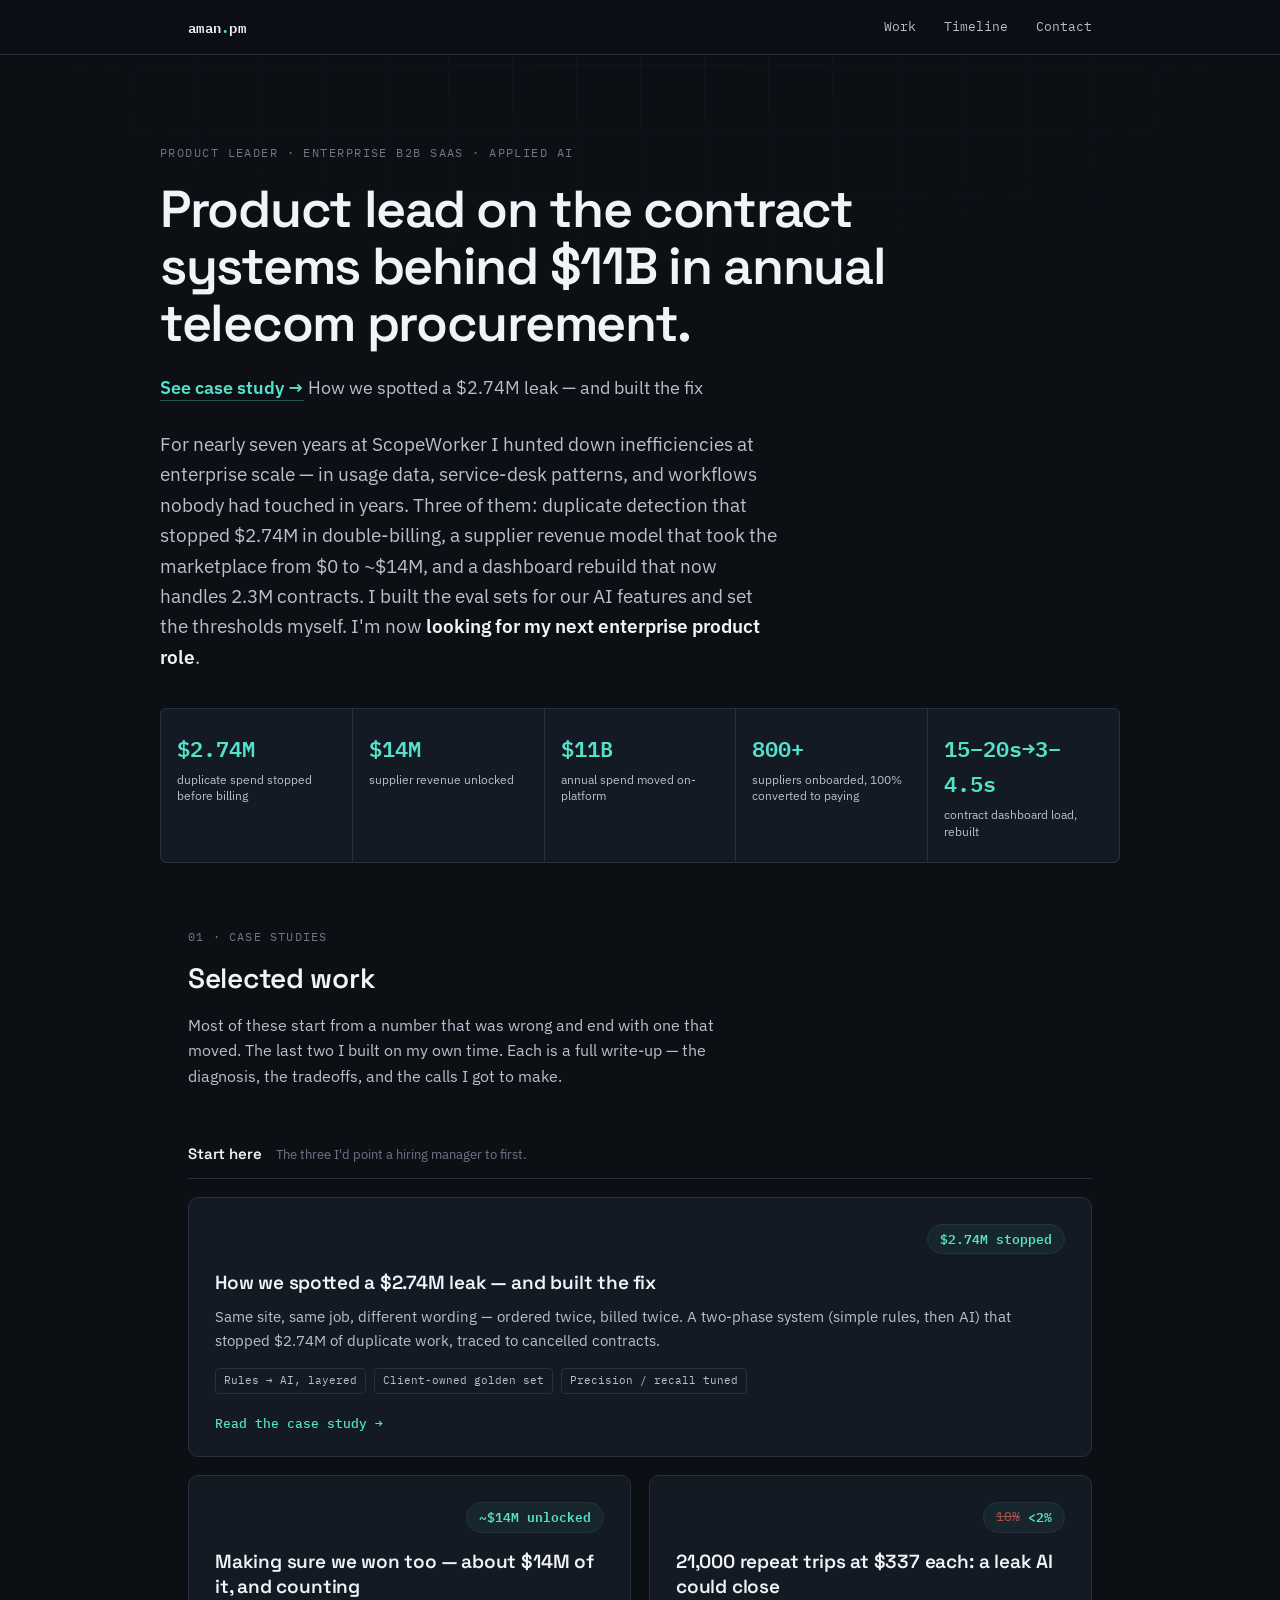
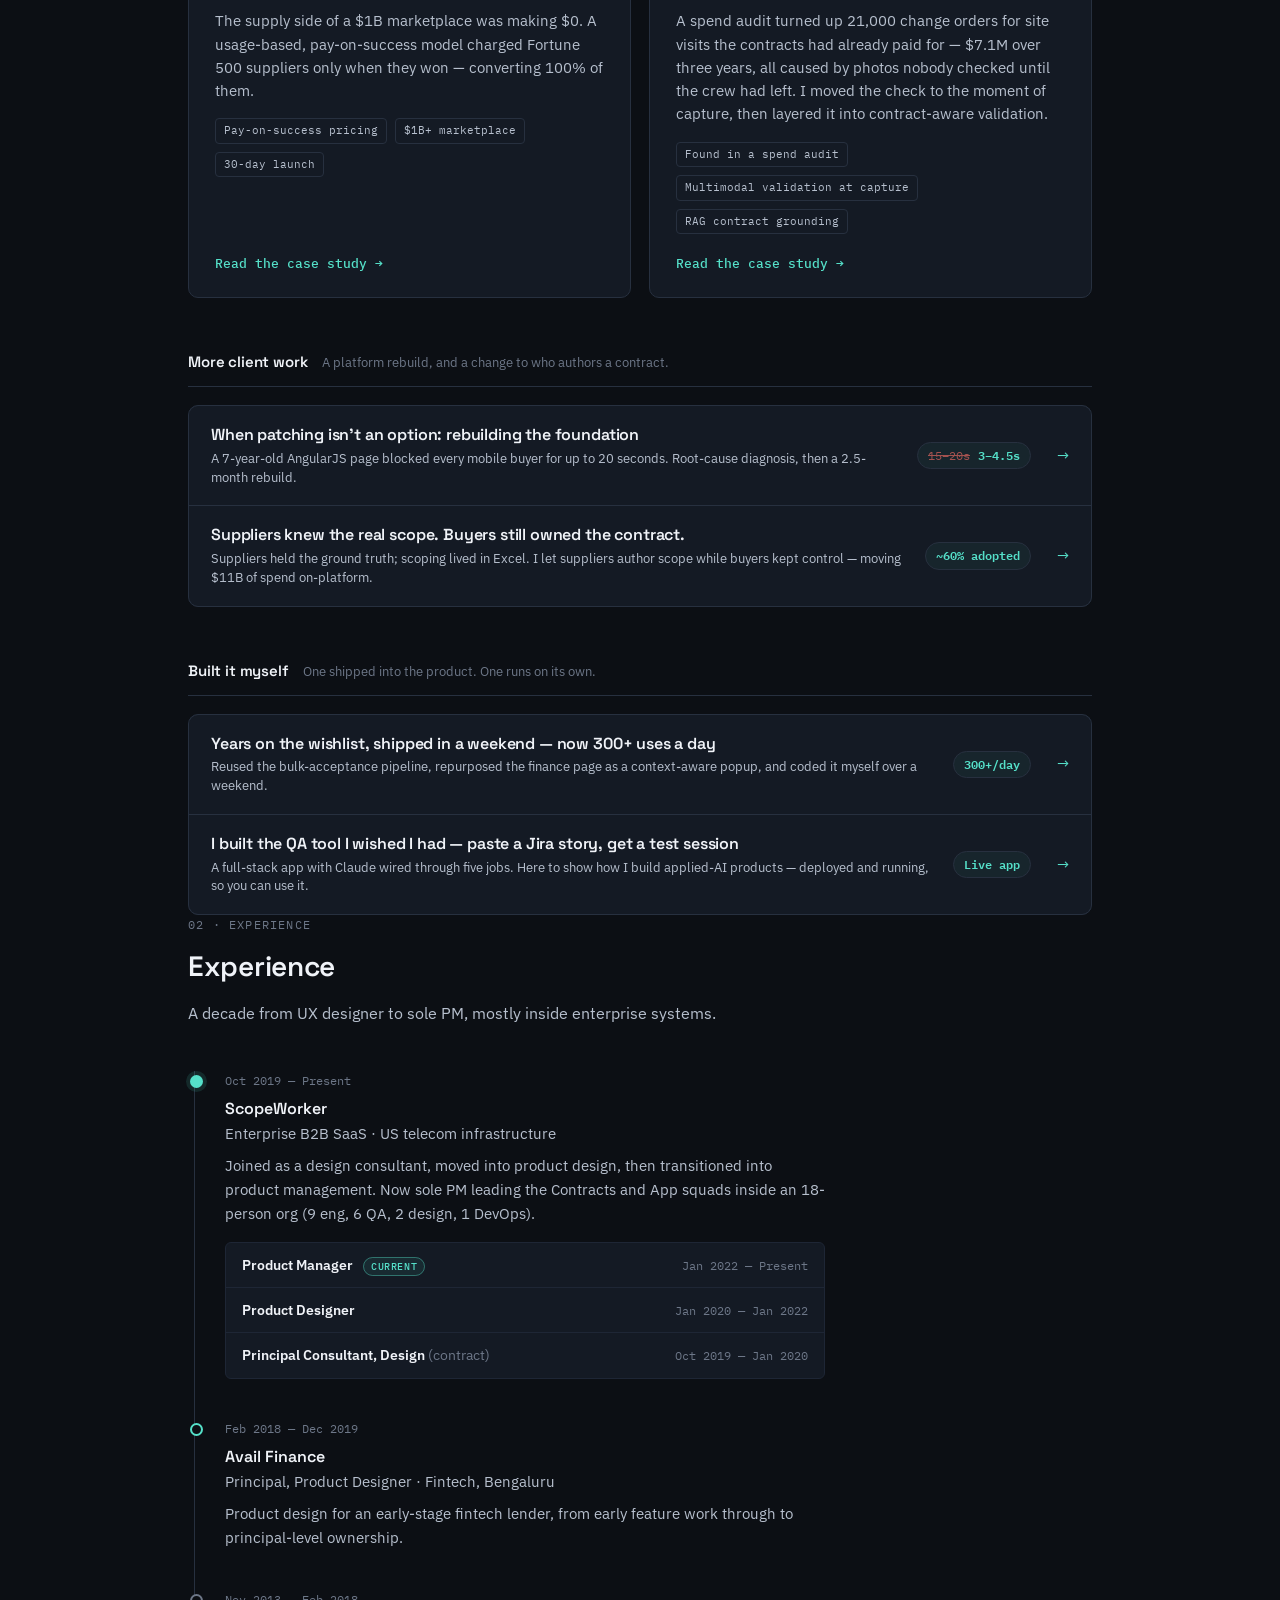
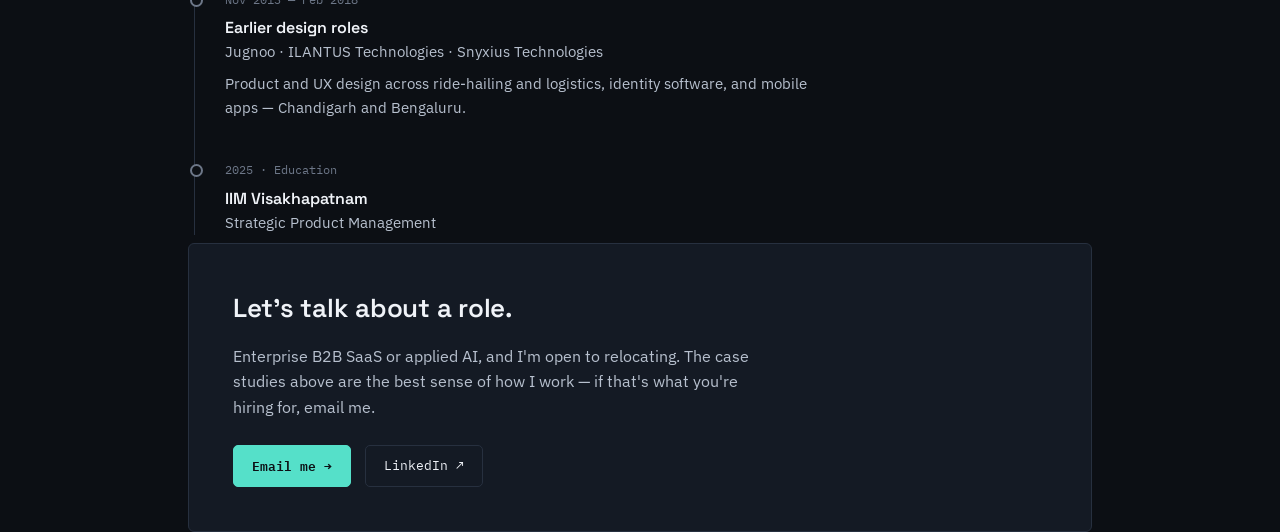
==== index.html @ cd7ded3b "Merge branch 'updateText'" ====
<!DOCTYPE html>
<html lang="en">
<head>
<meta charset="UTF-8">
<meta name="viewport" content="width=device-width, initial-scale=1.0">
<title>Aman — Product Leader, Enterprise B2B SaaS</title>
<link rel="preconnect" href="https://fonts.googleapis.com">
<link rel="preconnect" href="https://fonts.gstatic.com" crossorigin>
<link href="https://fonts.googleapis.com/css2?family=IBM+Plex+Mono:wght@400;500;600;700&family=IBM+Plex+Sans:wght@400;500;600;700&family=Space+Grotesk:wght@500;600;700&display=swap" rel="stylesheet">
<link rel="stylesheet" href="styles.css?v=9">
</head>
<body>

<nav>
  <div class="nav-inner">
    <div class="logo">aman<span>.</span>pm</div>
    <div class="nav-links">
      <a href="#work">Work</a>
      <a href="#timeline">Timeline</a>
      <a href="#contact">Contact</a>
    </div>
  </div>
</nav>

<header class="hero wrap">
  <div class="eyebrow">Product Leader · Enterprise B2B SaaS · Applied AI</div>
  <h1>Product lead on the contract systems behind $11B in annual telecom procurement.</h1>
  <p class="hero-lead"><a href="case-2.html">See case study →</a> How we spotted a $2.74M leak — and built the fix</p>
  <p class="hero-sub">For nearly seven years at ScopeWorker I hunted down inefficiencies at enterprise scale — in usage data, service-desk patterns, and workflows nobody had touched in years. Three of them: <a href="case-2.html">duplicate detection that stopped $2.74M in double-billing</a>, <a href="case-3.html">a supplier revenue model that took the marketplace from $0 to ~$14M</a>, and <a href="case-1.html">a dashboard rebuild that now handles 2.3M contracts</a>. I built the eval sets for our AI features and set the thresholds myself. I'm now <a href="#contact"><strong>looking for my next enterprise product role</strong></a>.</p>

  <div class="kpis">
    <div class="kpi"><div class="val">$2.74M</div><div class="lbl">duplicate spend stopped before billing</div></div>
    <div class="kpi"><div class="val">$14M</div><div class="lbl">supplier revenue unlocked</div></div>
    <div class="kpi"><div class="val">$11B</div><div class="lbl">annual spend moved on-platform</div></div>
    <div class="kpi"><div class="val">800+</div><div class="lbl">suppliers onboarded, 100% converted to paying</div></div>
    <div class="kpi"><div class="val">15–20s→3–4.5s</div><div class="lbl">contract dashboard load, rebuilt</div></div>
  </div>
</header>

<section id="work" class="wrap">
  <div class="section-head">
    <div class="sec-eyebrow">01 · Case studies</div>
    <div class="sec-title">Selected work</div>
    <p class="sec-note">Most of these start from a number that was wrong and end with one that moved. The last two I built on my own time. Each is a full write-up — the diagnosis, the tradeoffs, and the calls I got to make.</p>
  </div>

  <div class="tier-head">
    <h3>Start here</h3>
    <span class="tier-note">The three I'd point a hiring manager to first.</span>
  </div>

  <div class="case-grid">
  <a class="case-link wide" href="case-2.html">
    <div class="case-top">
      <div class="case-diff"><span class="after">$2.74M stopped</span></div>
    </div>
    <div class="case-title">How we spotted a $2.74M leak — and built the fix</div>
    <div class="case-dek">Same site, same job, different wording — ordered twice, billed twice. A two-phase system (simple rules, then AI) that stopped $2.74M of duplicate work, traced to cancelled contracts.</div>
    <div class="case-tags">
      <span class="tag">Rules → AI, layered</span>
      <span class="tag">Client-owned golden set</span>
      <span class="tag">Precision / recall tuned</span>
    </div>
    <div class="case-cta">Read the case study <span class="case-arrow">→</span></div>
  </a>

  <a class="case-link" href="case-3.html">
    <div class="case-top">
      <div class="case-diff"><span class="after">~$14M unlocked</span></div>
    </div>
    <div class="case-title">Making sure we won too — about $14M of it, and counting</div>
    <div class="case-dek">The supply side of a $1B marketplace was making $0. A usage-based, pay-on-success model charged Fortune 500 suppliers only when they won — converting 100% of them.</div>
    <div class="case-tags">
      <span class="tag">Pay-on-success pricing</span>
      <span class="tag">$1B+ marketplace</span>
      <span class="tag">30-day launch</span>
    </div>
    <div class="case-cta">Read the case study <span class="case-arrow">→</span></div>
  </a>

  <a class="case-link" href="case-6.html">
    <div class="case-top">
      <div class="case-diff"><span class="before">18%</span><span class="after">&lt;2%</span></div>
    </div>
    <div class="case-title">21,000 repeat trips at $337 each: a leak AI could close</div>
    <div class="case-dek">A spend audit turned up 21,000 change orders for site visits the contracts had already paid for — $7.1M over three years, all caused by photos nobody checked until the crew had left. I moved the check to the moment of capture, then layered it into contract-aware validation.</div>
    <div class="case-tags">
      <span class="tag">Found in a spend audit</span>
      <span class="tag">Multimodal validation at capture</span>
      <span class="tag">RAG contract grounding</span>
    </div>
    <div class="case-cta">Read the case study <span class="case-arrow">→</span></div>
  </a>
  </div>

  <div class="tier-head">
    <h3>More client work</h3>
    <span class="tier-note">A platform rebuild, and a change to who authors a contract.</span>
  </div>

  <div class="case-rows">
    <a class="case-row" href="case-1.html">
      <div>
        <div class="cr-title">When patching isn't an option: rebuilding the foundation</div>
        <div class="cr-sub">A 7-year-old AngularJS page blocked every mobile buyer for up to 20 seconds. Root-cause diagnosis, then a 2.5-month rebuild.</div>
      </div>
      <div class="case-diff"><span class="before">15–20s</span><span class="after">3–4.5s</span></div>
      <div class="case-arrow">→</div>
    </a>
    <a class="case-row" href="case-4.html">
      <div>
        <div class="cr-title">Suppliers knew the real scope. Buyers still owned the contract.</div>
        <div class="cr-sub">Suppliers held the ground truth; scoping lived in Excel. I let suppliers author scope while buyers kept control — moving $11B of spend on-platform.</div>
      </div>
      <div class="case-diff"><span class="after">~60% adopted</span></div>
      <div class="case-arrow">→</div>
    </a>
  </div>

  <div class="tier-head">
    <h3>Built it myself</h3>
    <span class="tier-note">One shipped into the product. One runs on its own.</span>
  </div>

  <div class="case-rows">
    <a class="case-row" href="case-5.html">
      <div>
        <div class="cr-title">Years on the wishlist, shipped in a weekend — now 300+ uses a day</div>
        <div class="cr-sub">Reused the bulk-acceptance pipeline, repurposed the finance page as a context-aware popup, and coded it myself over a weekend.</div>
      </div>
      <div class="case-diff"><span class="after">300+/day</span></div>
      <div class="case-arrow">→</div>
    </a>
    <a class="case-row" href="case-8.html">
      <div>
        <div class="cr-title">I built the QA tool I wished I had — paste a Jira story, get a test session</div>
        <div class="cr-sub">A full-stack app with Claude wired through five jobs. Here to show how I build applied-AI products — deployed and running, so you can use it.</div>
      </div>
      <div class="case-diff"><span class="after">Live app</span></div>
      <div class="case-arrow">→</div>
    </a>
  </div>
</section>


<section id="timeline" class="wrap">
  <div class="section-head">
    <div class="sec-eyebrow">02 · Experience</div>
    <div class="sec-title">Experience</div>
    <p class="sec-note">A decade from UX designer to sole PM, mostly inside enterprise systems.</p>
  </div>
  <div class="tl">
    <div class="tl-item current">
      <div class="tl-date">Oct 2019 — Present</div>
      <div class="tl-role">ScopeWorker</div>
      <div class="tl-org">Enterprise B2B SaaS · US telecom infrastructure</div>
      <div class="tl-detail">Joined as a design consultant, moved into product design, then transitioned into product management. Now sole PM leading the Contracts and App squads inside an 18-person org (9 eng, 6 QA, 2 design, 1 DevOps).</div>
      <ul class="tl-roles">
        <li><span class="r-title">Product Manager</span><span class="r-date">Jan 2022 — Present</span></li>
        <li><span class="r-title">Product Designer</span><span class="r-date">Jan 2020 — Jan 2022</span></li>
        <li><span class="r-title">Principal Consultant, Design <span style="color:var(--text-faint);font-weight:400;">(contract)</span></span><span class="r-date">Oct 2019 — Jan 2020</span></li>
      </ul>
    </div>
    <div class="tl-item">
      <div class="tl-date">Feb 2018 — Dec 2019</div>
      <div class="tl-role">Avail Finance</div>
      <div class="tl-org">Principal, Product Designer · Fintech, Bengaluru</div>
      <div class="tl-detail">Product design for an early-stage fintech lender, from early feature work through to principal-level ownership.</div>
    </div>
    <div class="tl-item past">
      <div class="tl-date">Nov 2013 — Feb 2018</div>
      <div class="tl-role">Earlier design roles</div>
      <div class="tl-org">Jugnoo · ILANTUS Technologies · Snyxius Technologies</div>
      <div class="tl-detail">Product and UX design across ride-hailing and logistics, identity software, and mobile apps — Chandigarh and Bengaluru.</div>
    </div>
    <div class="tl-item past">
      <div class="tl-date">2025 · Education</div>
      <div class="tl-role">IIM Visakhapatnam</div>
      <div class="tl-org">Strategic Product Management</div>
    </div>
  </div>
</section>

<section id="contact" class="wrap">
  <div class="contact">
    <h2>Let's talk about a role.</h2>
    <p>Enterprise B2B SaaS or applied AI, and I'm open to relocating. The case studies above are the best sense of how I work — if that's what you're hiring for, email me.</p>
    <div class="contact-links">
      <a class="btn primary" href="mailto:amanbabbar2009@gmail.com">Email me →</a>
      <a class="btn" href="https://www.linkedin.com/in/babberaman/" target="_blank" rel="noopener">LinkedIn ↗</a>
    </div>
  </div>
</section>

</body>
</html>
---- styles.css ----
:root{
  --bg: #0C0F14;
  --surface: #141A24;
  --surface-2: #1C2331;
  --border: #27303F;
  --border-soft: #1E2635;
  --text: #F0F3F8;
  --text-dim: #B7C0CE;
  --text-faint: #6D7788;
  --amber: #e2a03f;
  --teal: #55E0C9;
  --red: #e2665f;
  --mono: 'IBM Plex Mono', ui-monospace, monospace;
  --sans: 'IBM Plex Sans', system-ui, sans-serif;
  --display: 'Space Grotesk', 'IBM Plex Sans', system-ui, sans-serif;
}
*{box-sizing:border-box; margin:0; padding:0;}
html{scroll-behavior:smooth;}
body{
  background:var(--bg);
  color:var(--text);
  font-family:var(--sans);
  font-size:16px;
  line-height:1.6;
  -webkit-font-smoothing:antialiased;
}
body::before{
  content:"";
  position:fixed; inset:0;
  background-image:
    linear-gradient(var(--border-soft) 1px, transparent 1px),
    linear-gradient(90deg, var(--border-soft) 1px, transparent 1px);
  background-size: 64px 64px;
  opacity:0.35;
  pointer-events:none;
  z-index:0;
  mask-image: radial-gradient(ellipse 80% 50% at 50% 0%, black 0%, transparent 70%);
}
a{color:inherit; text-decoration:none;}
.wrap{max-width:960px; margin:0 auto; padding:0 28px; position:relative; z-index:1;}
.wrap-narrow{max-width:760px; margin:0 auto; padding:0 28px; position:relative; z-index:1;}
::selection{background:var(--teal); color:#0C0F14;}
:focus-visible{outline:2px solid var(--teal); outline-offset:3px;}

/* ---------- NAV ---------- */
nav{
  position:sticky; top:0; z-index:50;
  background:rgba(12,15,20,0.85);
  backdrop-filter:blur(10px);
  border-bottom:1px solid var(--border);
}
.nav-inner{
  max-width:960px; margin:0 auto; padding:16px 28px;
  display:flex; align-items:center; justify-content:space-between;
}
.logo{
  font-family:var(--mono); font-weight:600; font-size:14px;
  letter-spacing:0.02em;
}
.logo span{color:var(--teal);}
.nav-links{display:flex; gap:28px; font-family:var(--mono); font-size:13px; color:var(--text-dim);}
.nav-links a:hover{color:var(--text);}
.nav-links .n{color:var(--text-faint); margin-right:6px;}

/* ---------- HERO (index) ---------- */
.hero{padding:88px 0 64px;}
.eyebrow{
  font-family:var(--mono); font-size:12px; letter-spacing:0.12em;
  color:var(--text-faint); text-transform:uppercase; margin-bottom:18px;
}
h1{
  font-family:var(--display);
  font-size:clamp(33px, 5.2vw, 52px);
  font-weight:600; line-height:1.1; letter-spacing:-0.025em;
  margin-bottom:22px; max-width:760px;
}
h2,h3{font-family:var(--display); letter-spacing:-0.02em;}
.sec-title,.case-title,.contact h2,.cs-section h2,.cs-section h3,.dc-head,.tl-role{font-family:var(--display);}
.hero-lead{
  font-size:18px; color:var(--text-dim); max-width:620px; margin-bottom:26px;
}
.hero-lead a{
  color:var(--teal); text-decoration:none; font-weight:600;
  border-bottom:1px solid rgba(85,224,201,0.35); padding-bottom:1px;
  transition:border-color .15s ease;
}
.hero-lead a:hover{border-bottom-color:var(--teal);}
.hero-sub{
  font-size:19px; color:var(--text-dim); max-width:620px; margin-bottom:36px;
}
.hero-sub strong{color:var(--text); font-weight:600;}

/* ---------- KPI STRIP ---------- */
.kpis{
  display:grid; grid-template-columns:repeat(5,1fr); gap:1px;
  background:var(--border); border:1px solid var(--border); border-radius:6px;
  overflow:hidden; margin-top:20px;
}
.kpi{background:var(--surface); padding:22px 16px; text-align:left;}
.kpi .val{font-family:var(--mono); font-size:22px; font-weight:600; color:var(--teal); font-variant-numeric:tabular-nums;}
.kpi .lbl{font-size:12px; color:var(--text-dim); margin-top:6px; line-height:1.35;}
@media (max-width:760px){ .kpis{grid-template-columns:repeat(2,1fr);} }

/* ---------- SECTION SHELL ---------- */
section{padding:80px 0;}
.section-head{margin-bottom:44px;}
.sec-eyebrow{
  font-family:var(--mono); font-size:12px; color:var(--text-faint);
  letter-spacing:0.1em; text-transform:uppercase; margin-bottom:10px;
}
.sec-title{font-size:28px; font-weight:600; letter-spacing:-0.01em;}
.sec-note{color:var(--text-dim); max-width:560px; margin-top:12px; font-size:16px;}

/* ---------- CASE CARDS (index — 2×2 clickable grid) ---------- */
.case-grid{
  display:grid;
  grid-template-columns:repeat(2,1fr);
  gap:18px;
}
.case-link{
  display:flex; flex-direction:column;
  border:1px solid var(--border); border-radius:10px; background:var(--surface);
  padding:26px 26px 22px;
  min-height:280px;
  transition:border-color 0.18s ease, background 0.18s ease, transform 0.18s ease, box-shadow 0.18s ease;
}
.case-link:hover{
  border-color:var(--teal);
  background:var(--surface-2);
  transform:translateY(-4px);
  box-shadow:0 12px 30px rgba(0,0,0,0.22);
}
.case-top{
  display:flex; align-items:center; justify-content:flex-end;
  margin-bottom:16px;
}
.case-num{font-family:var(--mono); color:var(--text-faint); font-size:13px;}
.case-title{font-size:19px; font-weight:600; line-height:1.32; letter-spacing:-0.01em;}
.case-dek{font-size:15px; color:var(--text-dim); margin-top:10px; line-height:1.55;}
.case-tags{display:flex; gap:8px; margin-top:16px; flex-wrap:wrap;}
.tag{
  font-family:var(--mono); font-size:11px; color:var(--text-dim);
  border:1px solid var(--border); border-radius:4px; padding:3px 8px;
}
.case-diff{
  font-family:var(--mono); font-size:13px; white-space:nowrap;
  display:flex; align-items:center; gap:8px;
  border:1px solid var(--border); border-radius:999px; padding:4px 12px;
  background:rgba(85,224,201,0.05);
}
.case-diff .before{color:var(--red); text-decoration:line-through; opacity:0.7;}
.case-diff .after{color:var(--teal); font-weight:600;}
.case-cta{
  margin-top:auto; padding-top:20px;
  font-family:var(--mono); font-size:13px; font-weight:500;
  color:var(--teal);
  display:flex; align-items:center; gap:8px;
}
.case-arrow{transition:transform 0.18s ease;}
.case-link:hover .case-arrow{transform:translateX(4px);}
@media (max-width:640px){
  .case-grid{grid-template-columns:1fr;}
  .case-link{min-height:0;}
}

/* ---------- TIERED WORK SECTION ---------- */
.tier-head{
  display:flex; align-items:baseline; gap:14px; flex-wrap:wrap;
  margin:52px 0 18px; padding-bottom:12px;
  border-bottom:1px solid var(--border);
}
.tier-head h3{
  font-family:var(--display); font-size:15px; font-weight:600;
  letter-spacing:-0.01em;
}
.tier-head .tier-note{font-size:13px; color:var(--text-faint);}

/* featured: first card spans the full grid width */
.case-link.wide{grid-column:1/-1; min-height:0;}
.case-two-part .case-cta{gap:22px;}
.case-two-part .case-cta a{
  color:var(--teal); text-decoration:none;
  border-bottom:1px solid rgba(85,224,201,0.35); padding-bottom:1px;
}
.case-two-part .case-cta a:hover{border-bottom-color:var(--teal);}

/* compact rows for secondary tiers */
.case-rows{
  display:flex; flex-direction:column; gap:1px;
  background:var(--border); border:1px solid var(--border);
  border-radius:10px; overflow:hidden;
}
.case-row{
  display:grid; grid-template-columns:1fr auto 22px;
  align-items:center; gap:16px;
  background:var(--surface); padding:18px 22px;
  transition:background 0.18s ease;
}
.case-row:hover{background:var(--surface-2);}
.cr-title{
  font-family:var(--display); font-size:16px; font-weight:600;
  line-height:1.35; letter-spacing:-0.01em;
}
.cr-sub{font-size:13px; color:var(--text-dim); margin-top:4px; line-height:1.45;}
.case-row .case-diff{font-size:12px; padding:3px 10px;}
.case-row .case-arrow{color:var(--teal); font-size:15px; text-align:right;}
.case-row:hover .case-arrow{transform:translateX(4px);}
@media (max-width:640px){
  .case-row{grid-template-columns:1fr auto; gap:10px 12px; padding:16px 18px;}
  .case-row .case-num{display:none;}
  .case-row .case-arrow{display:none;}
}

/* ---------- TIMELINE ---------- */
.tl{border-left:1px solid var(--border); margin-left:6px;}
.tl-item{position:relative; padding:0 0 40px 30px;}
.tl-item:last-child{padding-bottom:0;}
.tl-item::before{
  content:""; position:absolute; left:-5px; top:4px;
  width:9px; height:9px; border-radius:50%; background:var(--bg);
  border:2px solid var(--teal);
}
.tl-item.current::before{background:var(--teal); box-shadow:0 0 0 4px rgba(85,224,201,0.12);}
.tl-item.past::before{border-color:var(--text-faint);}
.tl-date{font-family:var(--mono); font-size:12px; color:var(--text-faint); margin-bottom:6px;}
.tl-role{font-size:16px; font-weight:600;}
.tl-org{font-size:15px; color:var(--text-dim); margin-bottom:8px;}
.tl-detail{font-size:15px; color:var(--text-dim); max-width:600px;}

/* role ladder within a single company */
.tl-roles{
  list-style:none; margin:16px 0 0; padding:0;
  border:1px solid var(--border-soft); border-radius:6px;
  background:var(--surface); max-width:600px; overflow:hidden;
}
.tl-roles li{
  display:flex; align-items:baseline; gap:14px; flex-wrap:wrap;
  padding:11px 16px; border-top:1px solid var(--border-soft);
}
.tl-roles li:first-child{border-top:none;}
.tl-roles .r-title{font-size:14px; color:var(--text); font-weight:600; flex:1; min-width:180px;}
.tl-roles li:first-child .r-title::after{
  content:"current"; font-family:var(--mono); font-size:10px; font-weight:500;
  letter-spacing:0.06em; text-transform:uppercase; color:var(--teal);
  border:1px solid rgba(85,224,201,0.4); background:rgba(85,224,201,0.08);
  padding:2px 7px; border-radius:20px; margin-left:10px; white-space:nowrap;
}
.tl-roles .r-date{font-family:var(--mono); font-size:12px; color:var(--text-faint); white-space:nowrap;}

/* ---------- CONTACT ---------- */
.contact{
  border:1px solid var(--border); border-radius:6px; background:var(--surface);
  padding:44px; text-align:left;
}
.contact h2{font-size:26px; font-weight:600; margin-bottom:14px; letter-spacing:-0.01em;}
.contact p{color:var(--text-dim); max-width:520px; margin-bottom:24px;}
.contact-links{display:flex; gap:14px; flex-wrap:wrap;}
.btn{
  font-family:var(--mono); font-size:13px; padding:10px 18px; border-radius:5px;
  border:1px solid var(--border);
}
.btn.primary{background:var(--teal); color:#0C0F14; border-color:var(--teal); font-weight:600;}
.btn:hover{border-color:var(--text-dim);}
.btn.primary:hover{opacity:0.9;}

footer{padding:32px 0 60px; text-align:left; font-family:var(--mono); font-size:12px; color:var(--text-faint);}

/* ================= CASE STUDY DETAIL PAGE ================= */
.breadcrumb{
  font-family:var(--mono); font-size:13px; color:var(--text-faint);
  padding:28px 0 0;
}
.breadcrumb a{color:var(--text-dim);}
.breadcrumb a:hover{color:var(--teal);}

.case-hero{padding:24px 0 56px; border-bottom:1px solid var(--border);}
.case-hero .eyebrow{margin-bottom:16px;}
.case-hero h1{font-size:clamp(28px,4.2vw,42px); max-width:700px;}
.case-hero .dek{font-size:18.5px; color:var(--text-dim); max-width:620px; margin-top:16px;}

.case-meta{
  display:flex; gap:32px; flex-wrap:wrap; margin-top:32px;
  font-family:var(--mono);
}
.case-meta .m-item .l{font-size:11px; color:var(--text-faint); text-transform:uppercase; letter-spacing:0.06em;}
.case-meta .m-item .v{font-size:16px; color:var(--text); margin-top:4px;}
.case-meta .m-item .v.hero-stat{color:var(--teal); font-weight:600; font-size:17px;}

.case-body-page{padding:56px 0;}
.cs-section{margin-bottom:52px;}
.cs-section:last-child{margin-bottom:0;}
.cs-label{
  font-family:var(--mono); font-size:12px; color:var(--teal);
  text-transform:uppercase; letter-spacing:0.1em; margin-bottom:14px;
  display:flex; align-items:center; gap:10px;
}
.cs-label::before{content:""; width:16px; height:1px; background:var(--teal);}
.cs-section h2{font-size:22px; font-weight:600; margin-bottom:16px; letter-spacing:-0.005em;}
.cs-section p{color:var(--text-dim); font-size:18px; line-height:1.75; margin-bottom:16px; max-width:680px;}
.cs-section p:last-child{margin-bottom:0;}
.cs-section strong{color:var(--text); font-weight:600;}
.cs-section ul{padding-left:20px; margin:10px 0 14px;}
.cs-section li{color:var(--text-dim); font-size:18px; line-height:1.7; margin-bottom:9px; max-width:660px;}
.cs-section li strong{color:var(--text);}

.pull-stats{
  display:grid; grid-template-columns:repeat(3,1fr); gap:1px;
  background:var(--border); border:1px solid var(--border); border-radius:6px;
  overflow:hidden; margin:20px 0 6px;
}
.pull-stats .ps{background:var(--surface); padding:20px;}
.pull-stats .ps .n{font-family:var(--mono); font-size:20px; font-weight:600; color:var(--teal); font-variant-numeric:tabular-nums;}
.pull-stats .ps .l{font-size:12px; color:var(--text-dim); margin-top:6px;}
@media (max-width:640px){ .pull-stats{grid-template-columns:1fr;} }

/* ---------- CALLOUTS ---------- */
.callout{
  position:relative;
  background:var(--surface);
  border:1px solid var(--border);
  border-left:3px solid var(--teal);
  border-radius:6px;
  padding:20px 22px 20px 24px;
  margin:22px 0;
  max-width:680px;
}
.callout .co-label{
  font-family:var(--mono); font-size:11px; letter-spacing:0.1em;
  color:var(--teal); text-transform:uppercase; margin-bottom:8px;
  display:flex; align-items:center; gap:8px;
}
.callout .co-label::before{
  content:"◆"; font-size:10px; line-height:1;
}
.callout p{color:var(--text); font-size:17.5px; line-height:1.6; margin-bottom:0; max-width:none;}
.callout p + p{margin-top:10px;}
.callout strong{color:var(--teal); font-weight:600;}
.callout.key{border-left-color:var(--teal); background:linear-gradient(180deg, rgba(85,224,201,0.07), transparent 60%), var(--surface);}
.callout.key .co-label{color:var(--teal);}
.callout.warn{border-left-color:var(--red); padding:24px 26px 24px 28px;}
.callout.warn .co-label{color:var(--red);}
.callout.warn strong{color:var(--red);}
.callout.warn p{font-size:22px; line-height:1.5; letter-spacing:-0.005em;}
@media (max-width:560px){ .callout.warn p{font-size:19px;} }

/* Impact strip — banner at top of a case */
.impact-strip{
  display:grid; grid-template-columns:repeat(4,1fr); gap:1px;
  background:var(--border); border:1px solid var(--border); border-radius:6px;
  overflow:hidden; margin:28px 0 8px;
}
.impact-strip .imp{background:var(--surface); padding:18px 16px;}
.impact-strip .imp .n{font-family:var(--mono); font-size:16px; font-weight:600; color:var(--teal); line-height:1.2;}
.impact-strip .imp .l{font-size:12px; color:var(--text-dim); margin-top:8px; line-height:1.4;}
@media (max-width:760px){ .impact-strip{grid-template-columns:repeat(2,1fr);} }

/* Numbered list — for "three pressures" style enumeration */
.cs-section ol.reasons{list-style:none; padding:0; margin:16px 0 14px; counter-reset:r;}
.cs-section ol.reasons li{
  counter-increment:r;
  position:relative;
  padding:14px 16px 14px 52px;
  background:var(--surface-2);
  border:1px solid var(--border-soft);
  border-radius:5px;
  margin-bottom:10px;
  font-size:15px; color:var(--text-dim);
  max-width:680px;
}
.cs-section ol.reasons li::before{
  content:counter(r);
  position:absolute; left:16px; top:14px;
  font-family:var(--mono); font-size:13px; font-weight:600;
  color:var(--teal);
  border:1px solid var(--teal);
  width:22px; height:22px; border-radius:50%;
  display:flex; align-items:center; justify-content:center;
  line-height:1;
}
.cs-section ol.reasons li strong{color:var(--text);}

/* ---------- DATA TABLES ---------- */
.cs-table-wrap{
  margin:20px 0 8px;
  border:1px solid var(--border);
  border-radius:6px;
  overflow-x:auto;
  background:var(--surface);
}
.cs-table{
  width:100%; border-collapse:collapse; table-layout:fixed; min-width:560px;
  font-size:14.5px; line-height:1.5;
}
.cs-table th, .cs-table td{
  padding:16px 18px; text-align:left;
  border-bottom:1px solid var(--border-soft);
  vertical-align:top;
  word-break:normal; overflow-wrap:break-word;
}
.cs-table tr:last-child td{border-bottom:none;}
.cs-table thead th{
  font-family:var(--mono); font-size:11px; letter-spacing:0.08em;
  color:var(--text-faint); text-transform:uppercase; font-weight:600;
  background:var(--surface-2); border-bottom:1px solid var(--border);
}
.cs-table td{color:var(--text-dim);}
.cs-table td strong{color:var(--text);}

/* first-column stacked cell (layer / signal name) */
.cs-table .cell-lead{color:var(--text); font-weight:600; font-size:15px;}

.cs-table .weight{
  font-family:var(--mono); font-size:10.5px; letter-spacing:0.06em;
  padding:4px 9px; border-radius:20px; border:1px solid; display:inline-block;
  text-transform:uppercase; white-space:nowrap;
}
.cs-table .weight.primary{color:var(--amber); border-color:rgba(226,160,63,0.4); background:rgba(226,160,63,0.08);}
.cs-table .weight.secondary{color:var(--teal); border-color:rgba(85,224,201,0.4); background:rgba(85,224,201,0.08);}
.cs-table .weight.weak{color:var(--text-faint); border-color:var(--border);}

/* ---------- INLINE CHART ---------- */
.cs-chart{
  margin:24px 0 8px;
  border:1px solid var(--border);
  border-radius:6px;
  background:var(--surface);
  overflow:hidden;
}
.cs-chart .chart-head{
  padding:18px 22px 14px;
  border-bottom:1px solid var(--border-soft);
}
.cs-chart .chart-title{font-size:15px; font-weight:600; color:var(--text); line-height:1.35;}
.cs-chart .chart-sub{font-family:var(--mono); font-size:11px; color:var(--text-faint); margin-top:6px; letter-spacing:0.02em; text-transform:uppercase;}
.cs-chart svg{display:block; width:100%; height:auto; padding:22px 22px 10px;}
.cs-chart .chart-legend{
  display:flex; gap:12px 26px; flex-wrap:wrap;
  padding:6px 22px 18px;
  font-family:var(--mono); font-size:12px; color:var(--text-dim);
}
.cs-chart .chart-legend .lg-item{display:flex; align-items:center; gap:8px;}
.cs-chart .chart-legend .sw{width:16px; height:3px; border-radius:2px; flex:none;}
.cs-chart .chart-caption{
  font-family:var(--sans); font-size:14.5px; line-height:1.6; color:var(--text-dim);
  padding:16px 22px; border-top:1px solid var(--border-soft);
}
.cs-chart .chart-caption strong{color:var(--text); font-weight:600;}

/* "how to read this" helper block, sits above a chart */
.read-guide{
  margin:20px 0; padding:18px 20px;
  background:var(--surface-2); border:1px solid var(--border-soft);
  border-radius:6px; max-width:680px;
}
.read-guide .rg-label{
  font-family:var(--mono); font-size:11px; letter-spacing:0.1em;
  color:var(--text-faint); text-transform:uppercase; margin-bottom:12px;
}
.read-guide ul{list-style:none; padding:0; margin:0;}
.read-guide li{
  position:relative; padding-left:22px; margin-bottom:10px;
  font-size:14.5px; color:var(--text-dim); line-height:1.55; max-width:none;
}
.read-guide li:last-child{margin-bottom:0;}
.read-guide li::before{
  content:""; position:absolute; left:0; top:9px;
  width:8px; height:8px; border-radius:2px;
}
.read-guide li.rg-x::before{background:var(--text-faint); border-radius:50%;}
.read-guide li.rg-fn::before{background:var(--teal);}
.read-guide li.rg-rec::before{background:#9AA7BD;}
.read-guide li strong{color:var(--text); font-weight:600;}
.read-guide li .axis{color:var(--text); font-weight:600;}
.read-guide > p{
  margin:14px 0 0; padding-top:14px;
  border-top:1px solid var(--border-soft);
  font-size:14.5px; line-height:1.6; color:var(--text); max-width:none;
}

/* ---------- DECISION BLOCKS ---------- */
.decision{border:1px solid var(--border); border-radius:6px; background:var(--surface); margin:18px 0; overflow:hidden;}
.dc-head{display:flex; align-items:center; gap:12px; padding:15px 20px; border-bottom:1px solid var(--border); background:var(--surface-2); font-size:16px; font-weight:600; color:var(--text);}
.dc-head .dc-num{font-family:var(--mono); font-size:12px; color:var(--teal); border:1px solid rgba(85,224,201,0.4); border-radius:20px; padding:2px 9px; flex:none;}
.dc-body{margin:0; padding:4px 20px 12px;}
.dc-row{display:grid; grid-template-columns:118px 1fr; gap:16px; padding:12px 0; border-bottom:1px solid var(--border-soft);}
.dc-row:last-child{border-bottom:none;}
.dc-row dt{font-family:var(--mono); font-size:11px; letter-spacing:0.07em; text-transform:uppercase; color:var(--text-faint); padding-top:2px;}
.dc-row dd{margin:0; font-size:15px; color:var(--text-dim); line-height:1.55;}
.dc-row dd strong{color:var(--text); font-weight:600;}
.dc-row.is-decision dt{color:var(--teal);}
.dc-row.is-decision dd{color:var(--text);}
@media (max-width:600px){ .dc-row{grid-template-columns:1fr; gap:5px;} }

/* ---------- SYSTEM FLOW ---------- */
.flow{display:grid; gap:0; margin:22px 0 8px; max-width:600px;}
.flow-node{border:1px solid var(--border); border-radius:6px; background:var(--surface); padding:14px 18px;}
.flow-node .fn-k{font-family:var(--mono); font-size:11px; letter-spacing:0.08em; text-transform:uppercase; color:var(--teal); margin-bottom:5px;}
.flow-node .fn-t{font-size:15px; color:var(--text); font-weight:600;}
.flow-node .fn-d{font-size:13.5px; color:var(--text-dim); margin-top:4px;}
.flow-node.l1{border-left:3px solid var(--text-faint);} .flow-node.l1 .fn-k{color:var(--text-dim);}
.flow-node.l2{border-left:3px solid var(--teal);} .flow-node.l2 .fn-k{color:var(--teal);}
.flow-node.terminal{border-color:rgba(85,224,201,0.4); background:linear-gradient(180deg, rgba(85,224,201,0.06), transparent), var(--surface);}
.flow-arrow{justify-self:center; color:var(--text-faint); font-family:var(--mono); font-size:14px; line-height:1; padding:7px 0;}

/* ---------- RECONSTRUCTED PRODUCT VISUALS ---------- */
.recon{border:1px solid var(--border); border-radius:6px; background:var(--surface); margin:22px 0 8px; overflow:hidden;}
.recon-label{font-family:var(--mono); font-size:10.5px; letter-spacing:0.07em; text-transform:uppercase; color:var(--text-faint); padding:9px 16px; border-bottom:1px solid var(--border-soft); background:var(--surface-2); display:flex; align-items:center; gap:8px;}
.recon-label::before{content:""; width:6px; height:6px; border-radius:1px; background:var(--amber); flex:none;}
.recon-body{padding:18px 16px;}
.recon-cap{font-family:var(--sans); font-size:13.5px; line-height:1.55; color:var(--text-dim); padding:0 16px 16px;}

.compare{display:grid; grid-template-columns:1fr 1fr; gap:12px;}
.ord{border:1px solid var(--border); border-radius:5px; background:var(--bg); padding:14px;}
.ord .ord-h{display:flex; justify-content:space-between; font-family:var(--mono); font-size:11px; color:var(--text-faint); margin-bottom:10px;}
.ord .ord-desc{font-size:14px; color:var(--text); line-height:1.5; margin-bottom:12px; font-family:var(--mono);}
.ord .ord-meta{font-family:var(--mono); font-size:12px; color:var(--text-dim); display:grid; gap:4px;}
.ord .ord-meta b{color:var(--text); font-weight:600;}
@media (max-width:560px){ .compare{grid-template-columns:1fr;} }
.verdict{margin-top:12px; display:flex; align-items:center; gap:10px 14px; flex-wrap:wrap; font-family:var(--mono); font-size:13px; padding:12px 14px; border-radius:5px; background:rgba(226,160,63,0.08); border:1px solid rgba(226,160,63,0.3);}
.verdict .v-score{color:var(--amber); font-weight:600;}
.verdict .v-tag{color:var(--text-dim);}
.verdict .v-tag b{color:var(--text);}

.queue{display:grid; gap:8px;}
.q-row{display:grid; grid-template-columns:60px 1fr auto; gap:14px; align-items:center; border:1px solid var(--border); border-radius:5px; background:var(--bg); padding:11px 14px;}
.q-score{font-family:var(--mono); font-size:13px; font-weight:600; text-align:center; padding:5px 0; border-radius:4px;}
.q-score.hi{color:var(--red); background:rgba(226,102,95,0.1);}
.q-score.mid{color:var(--amber); background:rgba(226,160,63,0.1);}
.q-pair{font-size:13px; color:var(--text-dim); line-height:1.45; font-family:var(--mono);}
.q-pair b{color:var(--text); font-weight:600;}
.q-site{font-family:var(--mono); font-size:11px; color:var(--text-faint); white-space:nowrap;}
@media (max-width:560px){ .q-row{grid-template-columns:52px 1fr;} .q-site{display:none;} }

/* ---------- PROMPT EVOLUTION ---------- */
.prompt-evo{display:grid; grid-template-columns:1fr 1fr; gap:12px; margin:20px 0 8px;}
.pe{border:1px solid var(--border); border-radius:6px; overflow:hidden; background:var(--surface);}
.pe-h{font-family:var(--mono); font-size:11px; letter-spacing:0.06em; text-transform:uppercase; padding:10px 14px; border-bottom:1px solid var(--border-soft); display:flex; align-items:center; gap:8px;}
.pe.before .pe-h{color:var(--red);} .pe.after .pe-h{color:var(--teal);}
.pe-code{font-family:var(--mono); font-size:12.5px; color:var(--text-dim); padding:14px; line-height:1.6; white-space:pre-wrap;}
.pe-code .k{color:var(--text); font-weight:600;}
@media (max-width:560px){ .prompt-evo{grid-template-columns:1fr;} }

/* ---------- BEFORE / AFTER SPLIT ---------- */
.split{display:grid; grid-template-columns:1fr 1fr; gap:12px; margin:22px 0 8px;}
.split .sp{border:1px solid var(--border); border-radius:6px; overflow:hidden; background:var(--surface);}
.split .sp-h{font-family:var(--mono); font-size:11px; letter-spacing:0.07em; text-transform:uppercase; padding:11px 16px; border-bottom:1px solid var(--border); display:flex; align-items:center; gap:8px;}
.split .sp.before .sp-h{color:var(--red); background:rgba(226,102,95,0.06);}
.split .sp.after .sp-h{color:var(--teal); background:rgba(85,224,201,0.06);}
.split dl{margin:0; padding:4px 16px 12px;}
.split .sp-row{display:grid; grid-template-columns:98px 1fr; gap:10px; padding:9px 0; border-bottom:1px solid var(--border-soft);}
.split .sp-row:last-child{border-bottom:none;}
.split .sp-row dt{font-family:var(--mono); font-size:10.5px; letter-spacing:0.05em; text-transform:uppercase; color:var(--text-faint); padding-top:2px;}
.split .sp-row dd{margin:0; font-size:13.5px; color:var(--text-dim); line-height:1.45;}
.split .sp-row.key dd{color:var(--text); font-weight:600;}
.split .sp.after .sp-row.key dd{color:var(--teal);}
.split .sp.before .sp-row.key dd{color:var(--red);}
@media(max-width:560px){ .split{grid-template-columns:1fr;} }

.flow-node.friction{border-left:3px solid var(--red);} .flow-node.friction .fn-k{color:var(--red);}

/* state chips */
.state{font-family:var(--mono); font-size:10px; letter-spacing:0.05em; text-transform:uppercase; padding:2px 8px; border-radius:20px; border:1px solid; white-space:nowrap; display:inline-block;}
.state.approved{color:var(--teal); border-color:rgba(85,224,201,0.4); background:rgba(85,224,201,0.08);}
.state.pending{color:var(--amber); border-color:rgba(226,160,63,0.4); background:rgba(226,160,63,0.08);}
.state.supplier{color:var(--text-dim); border-color:var(--border);}

/* scope-sheet reconstruction */
.scope{width:100%; border-collapse:collapse; font-family:var(--mono); font-size:12.5px; min-width:420px;}
.scope th{text-align:left; color:var(--text-faint); font-size:10.5px; letter-spacing:0.06em; text-transform:uppercase; padding:8px 10px; border-bottom:1px solid var(--border);}
.scope td{padding:9px 10px; border-bottom:1px solid var(--border-soft); color:var(--text-dim);}
.scope td.num{text-align:right; color:var(--text);}
.scope tr:last-child td{border-bottom:none;}
.scope .li{color:var(--text);}
.scope-wrap{overflow-x:auto;}

/* version history reconstruction */
.vhist{display:grid; gap:8px;}
.vh-row{display:flex; align-items:center; gap:12px; flex-wrap:wrap; border:1px solid var(--border); border-radius:5px; background:var(--bg); padding:10px 14px;}
.vh-v{font-family:var(--mono); font-size:12px; color:var(--teal); font-weight:600; white-space:nowrap;}
.vh-by{font-size:13px; color:var(--text-dim); flex:1; min-width:150px;}
.vh-by b{color:var(--text); font-weight:600;}

/* ---------- UNIT ECONOMICS PANEL ---------- */
.econ{display:flex; align-items:stretch; gap:10px; flex-wrap:wrap; margin:20px 0 8px;}
.econ .eq{flex:1; min-width:130px; border:1px solid var(--border); border-radius:6px; background:var(--surface); padding:18px 14px; text-align:center;}
.econ .eq .eq-n{font-family:var(--mono); font-size:21px; font-weight:600; color:var(--teal); line-height:1.15; font-variant-numeric:tabular-nums;}
.econ .eq .eq-l{font-size:12px; color:var(--text-dim); margin-top:8px; line-height:1.35;}
.econ .eq.win .eq-n{color:var(--teal);}
.econ .op{display:flex; align-items:center; justify-content:center; color:var(--text-faint); font-family:var(--mono); font-size:20px; flex:none; padding:0 2px;}
@media(max-width:560px){
  .econ{flex-direction:column;}
  .econ .op{transform:rotate(90deg); padding:2px 0;}
}

/* ---------- FIGURES ---------- */
.cs-figure{
  margin:24px 0 8px;
  border:1px solid var(--border);
  border-radius:6px;
  background:var(--surface);
  overflow:hidden;
}
.cs-figure img{
  display:block; width:100%; height:auto;
  border-bottom:1px solid var(--border);
}
.cs-figure figcaption{
  font-family:var(--mono); font-size:12px; color:var(--text-dim);
  padding:12px 16px; letter-spacing:0.01em;
}
.cs-figure figcaption .fc-idx{color:var(--text-faint); margin-right:8px;}
.cs-figure figcaption .ba{
  display:inline-block;
  font-family:var(--mono); font-size:10px; font-weight:600;
  letter-spacing:0.1em; text-transform:uppercase;
  padding:2px 8px; border-radius:3px; margin-right:10px;
  border:1px solid;
}
.cs-figure figcaption .ba.before{color:var(--red); border-color:rgba(226,102,95,0.4); background:rgba(226,102,95,0.08);}
.cs-figure figcaption .ba.after{color:var(--teal); border-color:rgba(85,224,201,0.4); background:rgba(85,224,201,0.08);}

.case-nav{
  display:flex; justify-content:space-between; align-items:center;
  padding:36px 0; border-top:1px solid var(--border); margin-top:24px;
  font-family:var(--mono); font-size:13px; color:var(--text-dim);
}
.case-nav a:hover{color:var(--teal);}
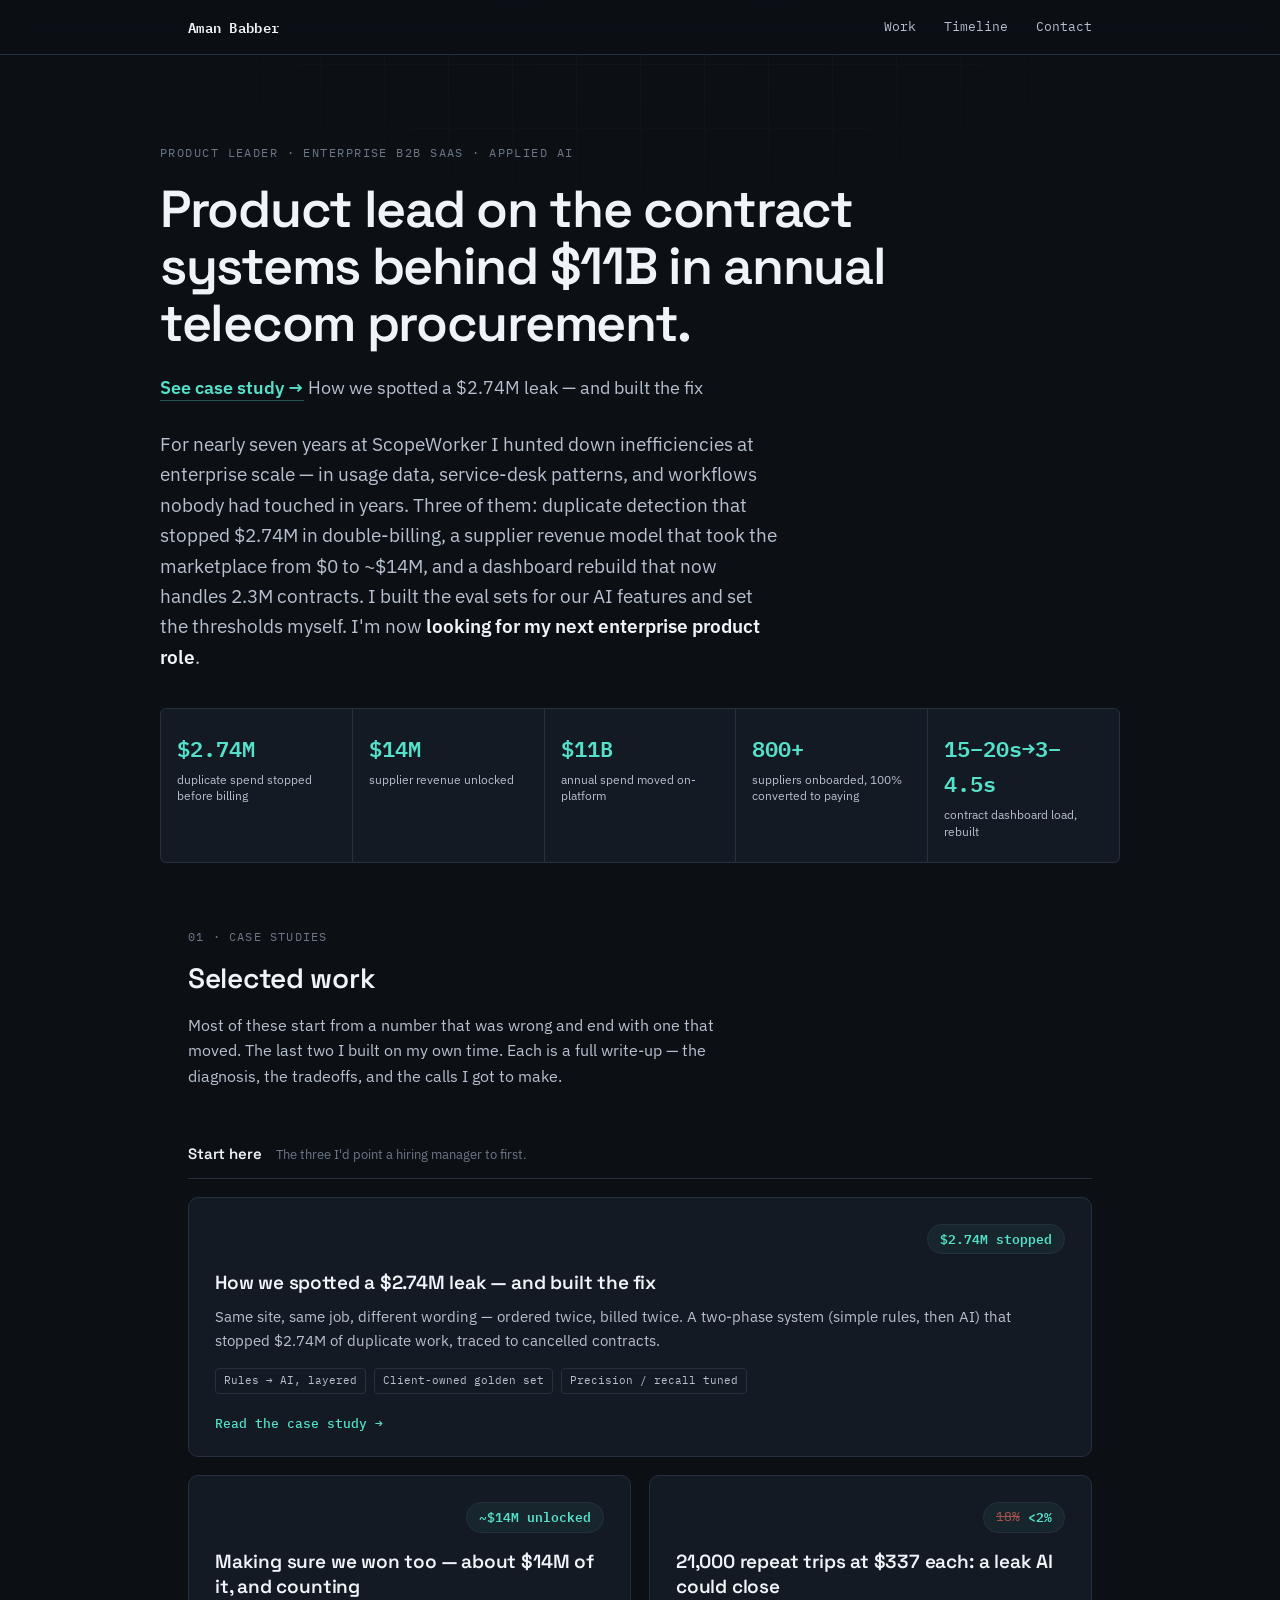
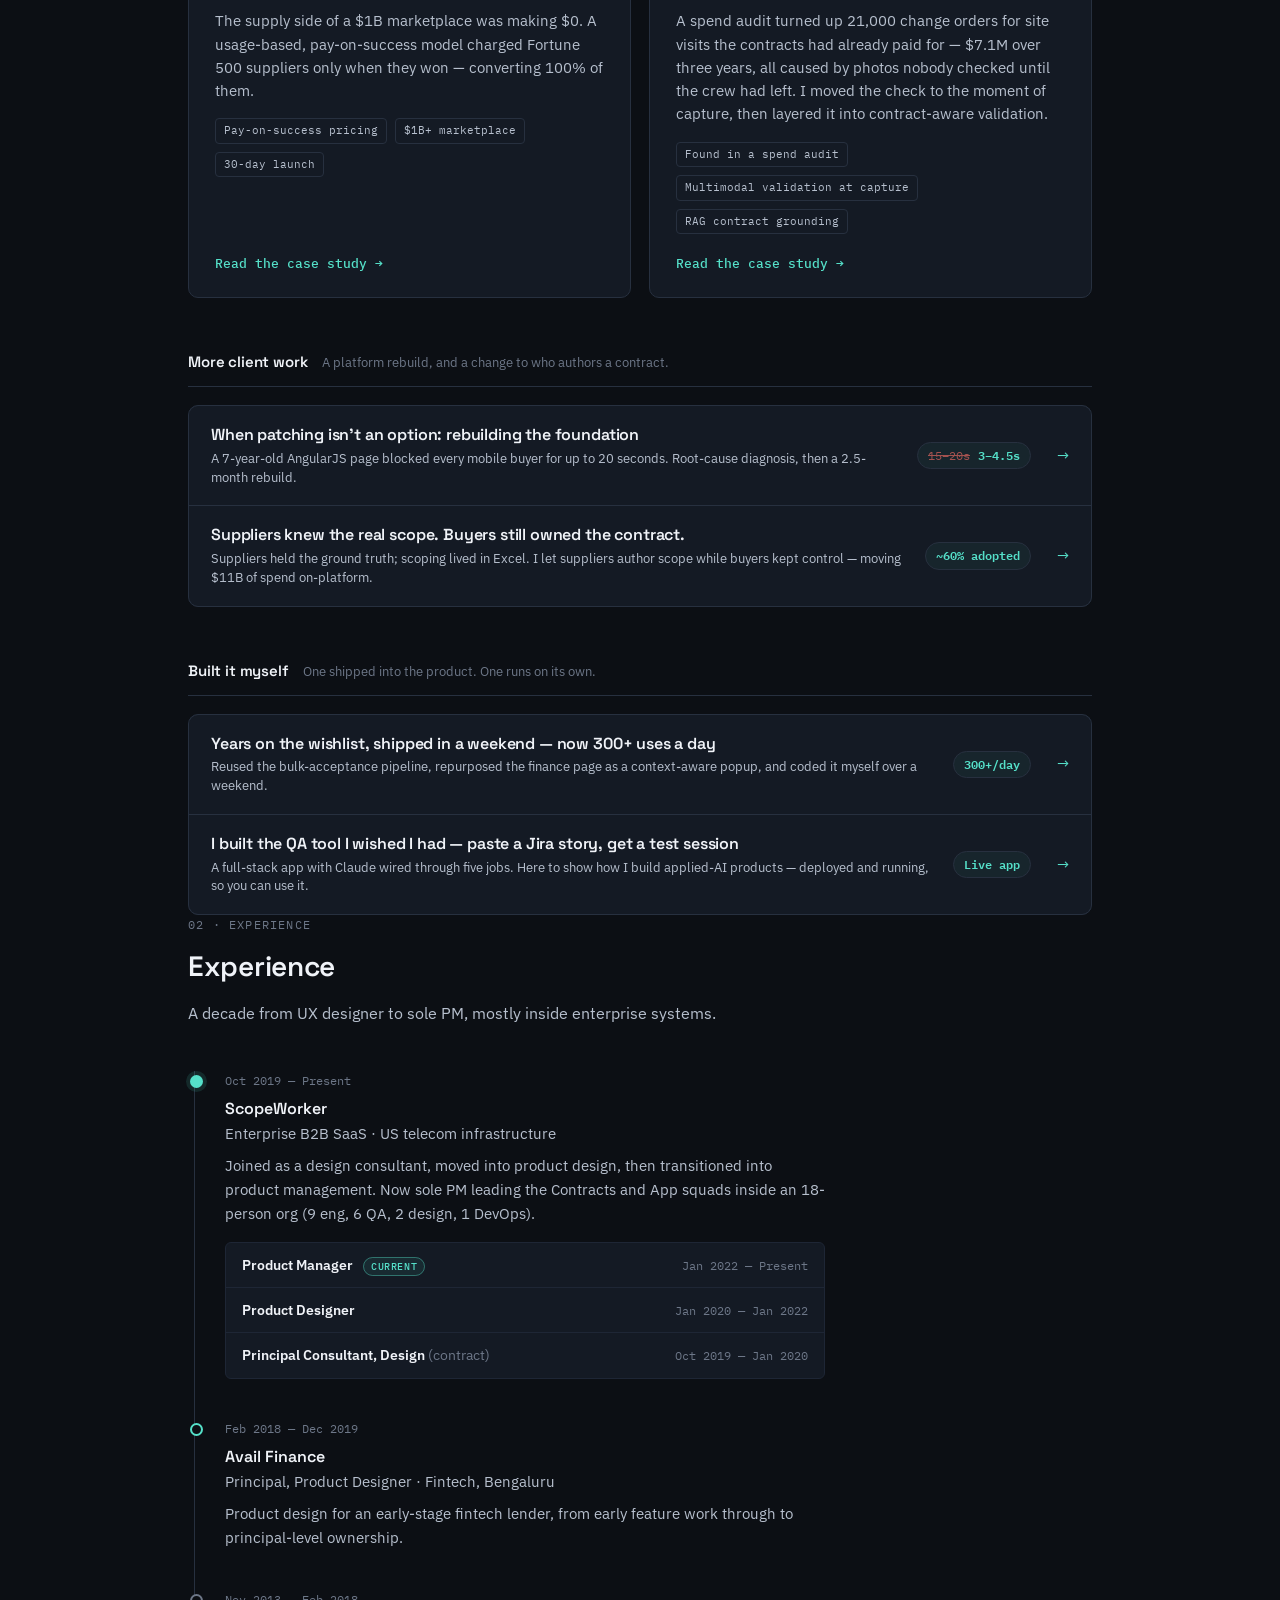
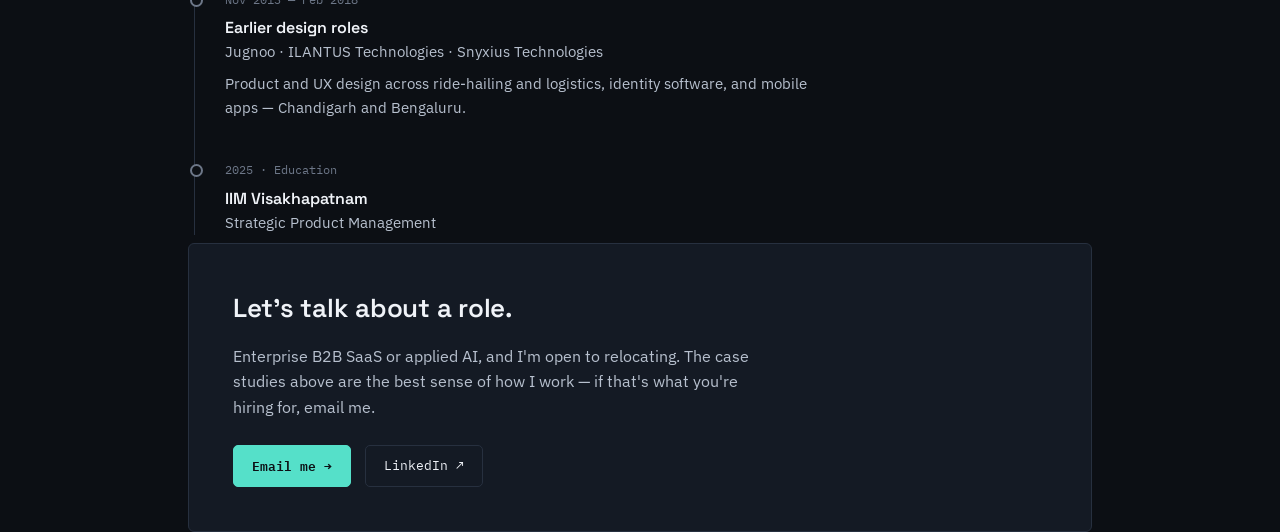
==== commit c9ea980d: "Rebrand logo from aman.pm to Aman Babber Domain isn't owned; switch the wordmark to the name across " ====
--- a/index.html
+++ b/index.html
@@ -13,7 +13,7 @@
 
 <nav>
   <div class="nav-inner">
-    <div class="logo">aman<span>.</span>pm</div>
+    <div class="logo">Aman Babber</div>
     <div class="nav-links">
       <a href="#work">Work</a>
       <a href="#timeline">Timeline</a>
--- a/styles.css
+++ b/styles.css
@@ -57,7 +57,6 @@
   font-family:var(--mono); font-weight:600; font-size:14px;
   letter-spacing:0.02em;
 }
-.logo span{color:var(--teal);}
 .nav-links{display:flex; gap:28px; font-family:var(--mono); font-size:13px; color:var(--text-dim);}
 .nav-links a:hover{color:var(--text);}
 .nav-links .n{color:var(--text-faint); margin-right:6px;}
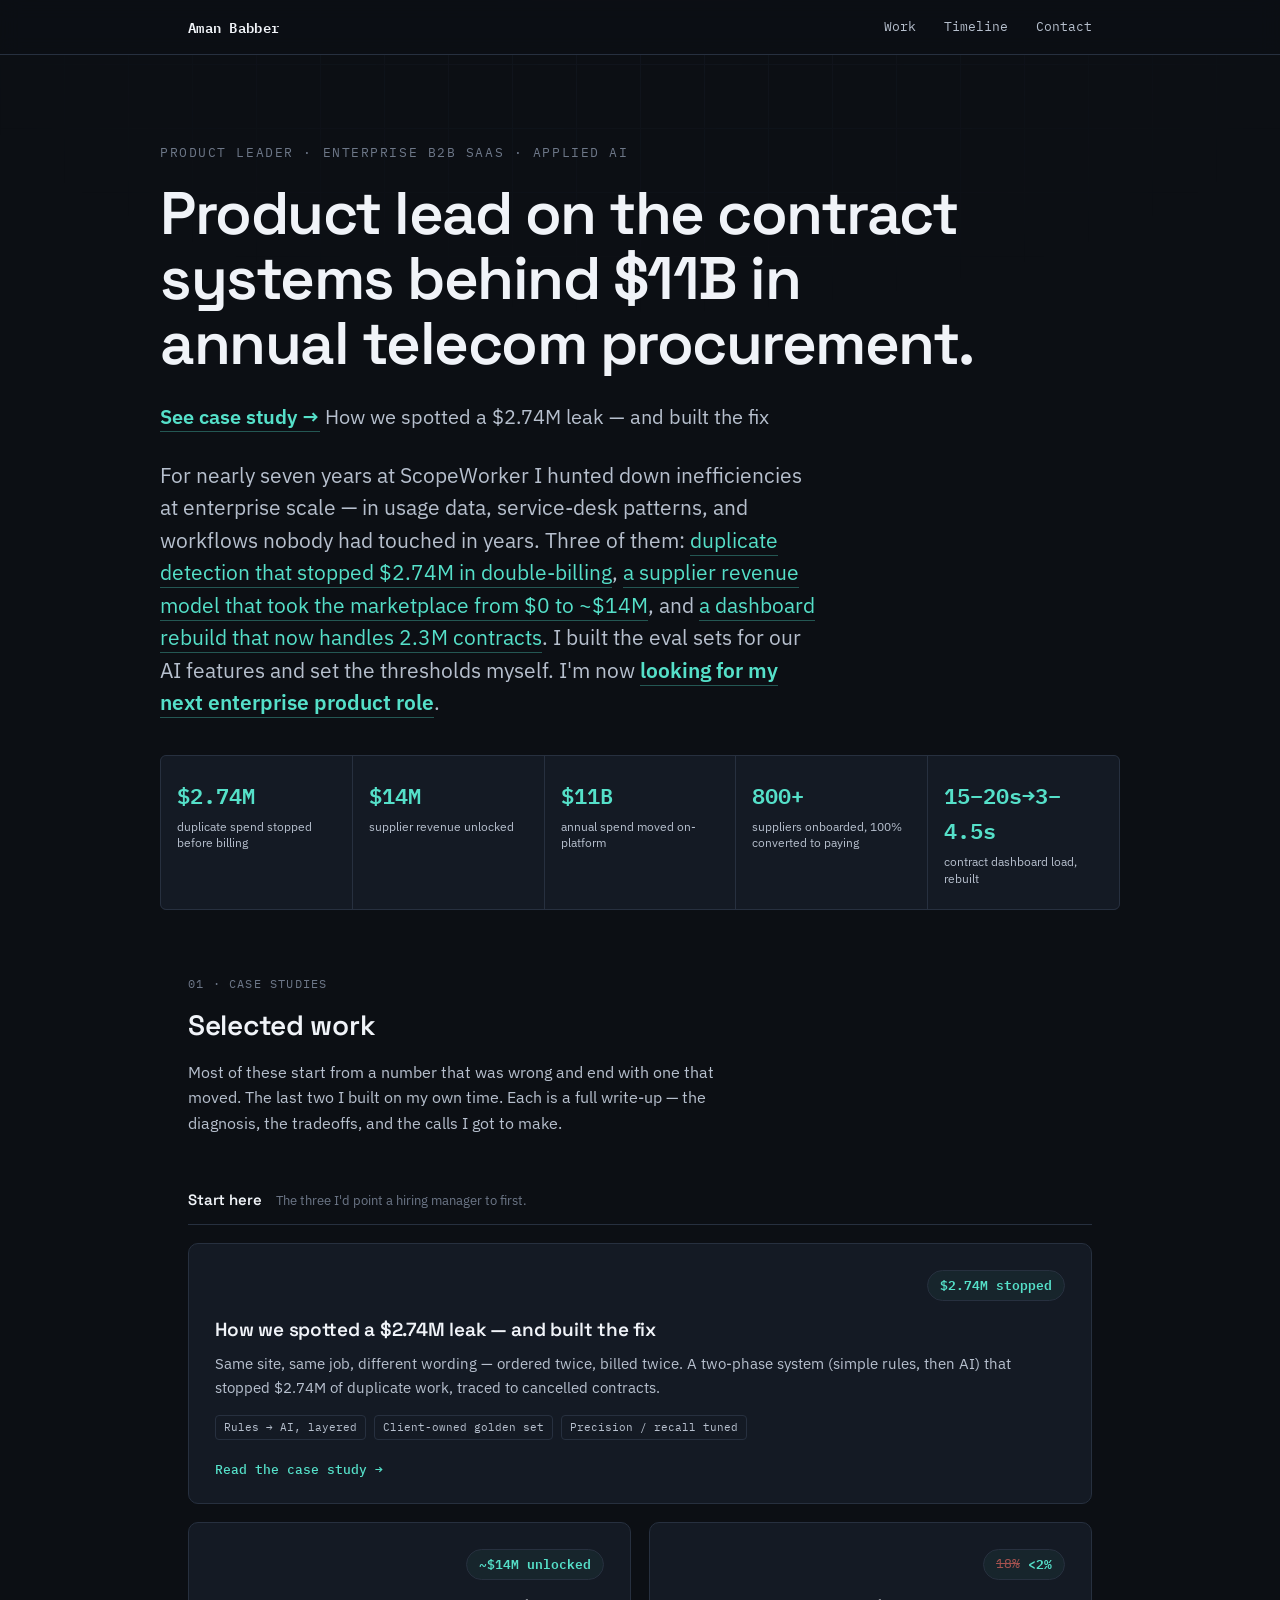
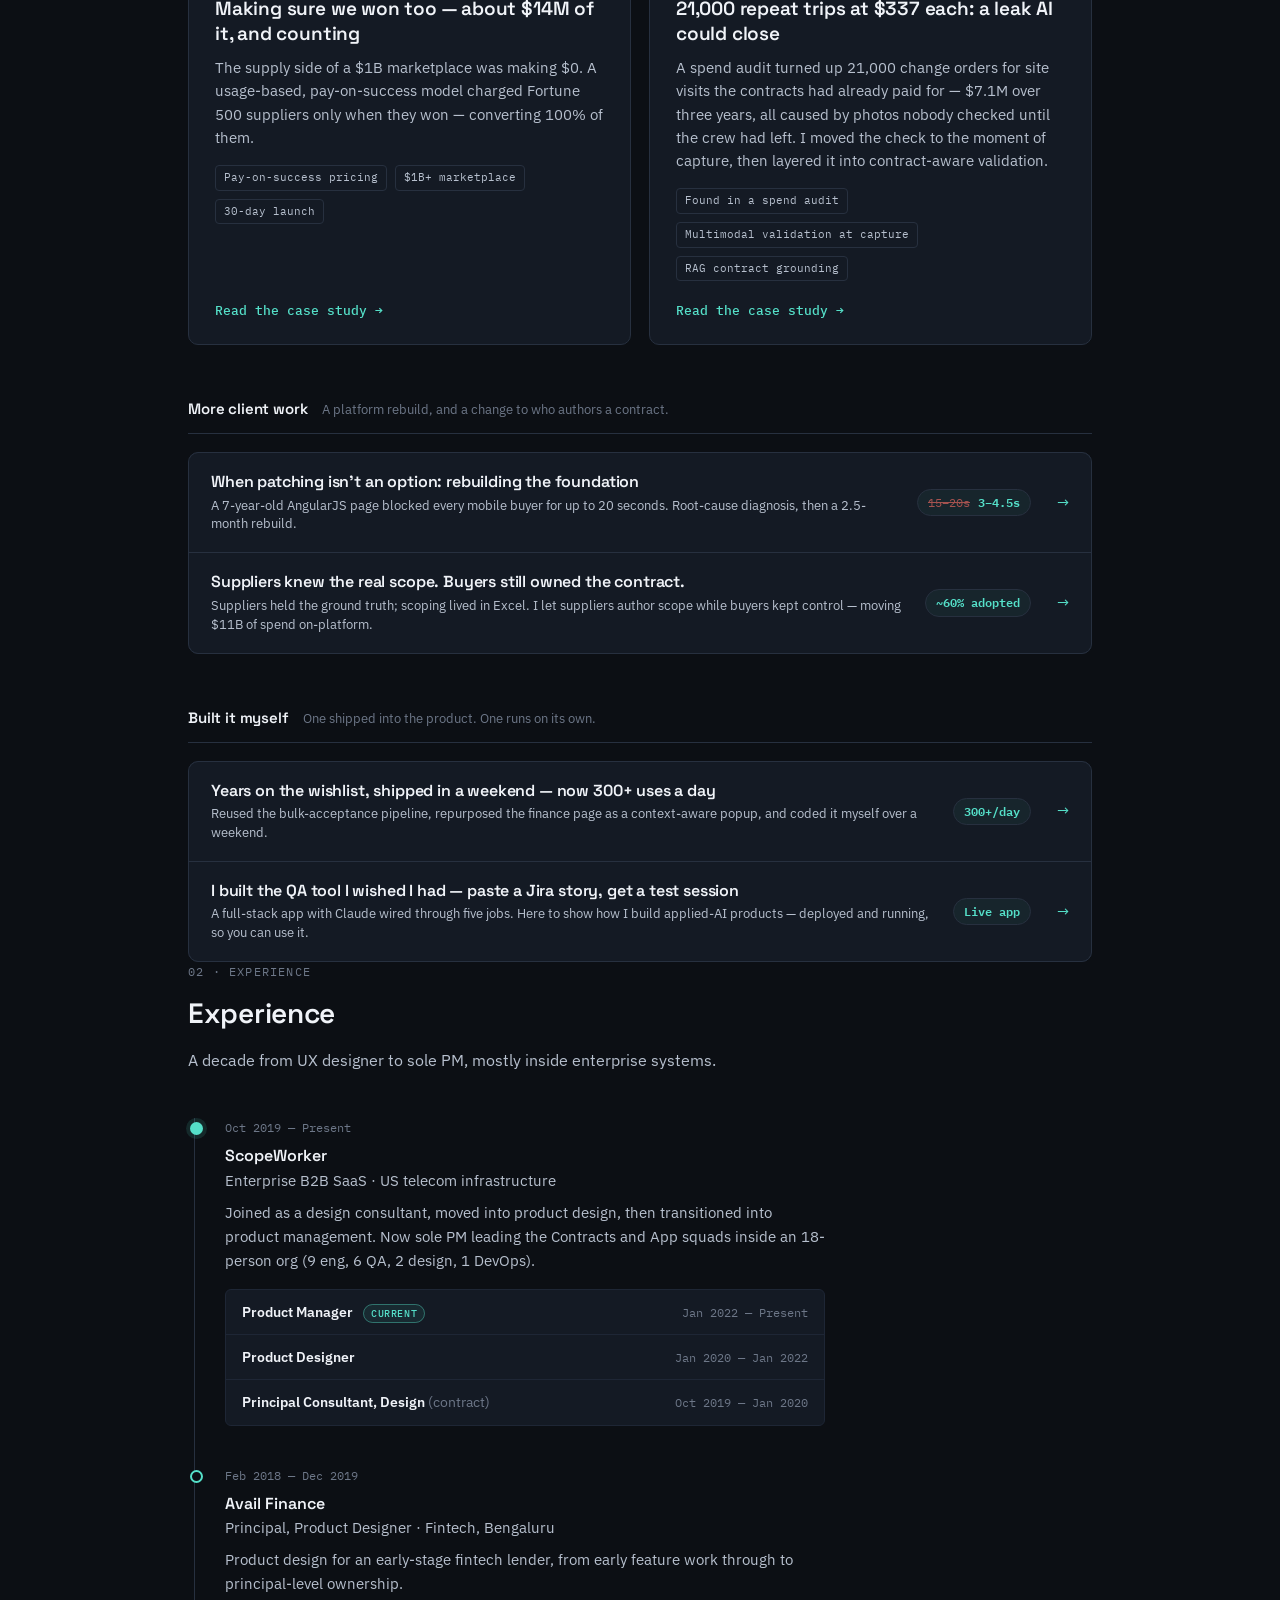
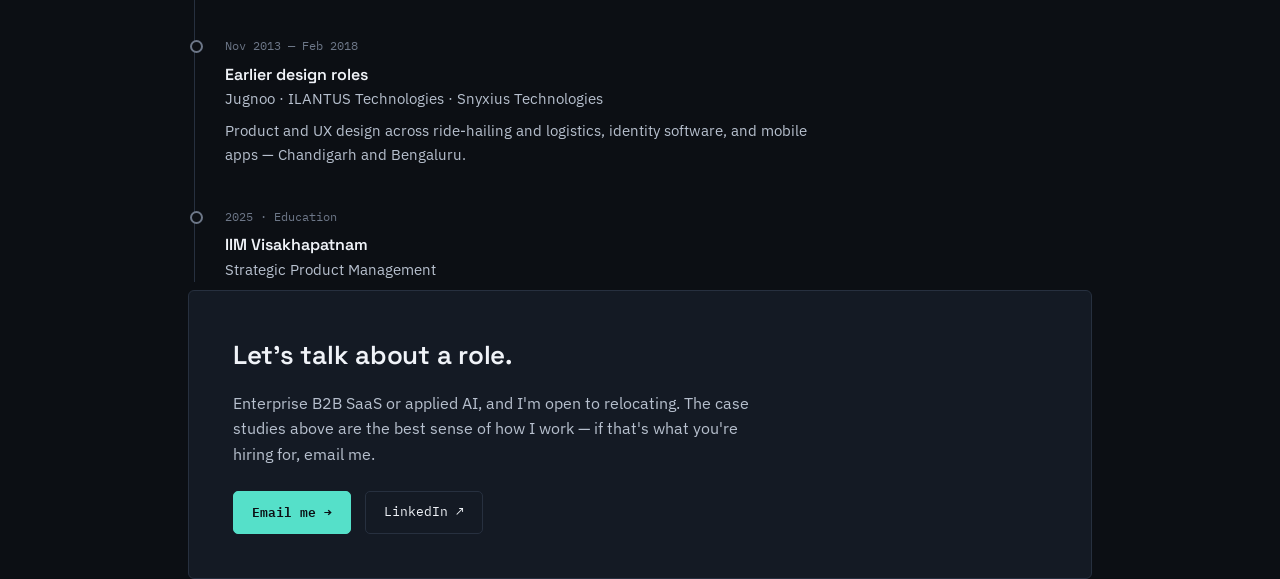
==== commit 21e670e5: "Hero: enlarge headline and intro type, style hero-sub links Bump h1 to clamp(38-60px), lead to 20px," ====
--- a/index.html
+++ b/index.html
@@ -7,7 +7,7 @@
 <link rel="preconnect" href="https://fonts.googleapis.com">
 <link rel="preconnect" href="https://fonts.gstatic.com" crossorigin>
 <link href="https://fonts.googleapis.com/css2?family=IBM+Plex+Mono:wght@400;500;600;700&family=IBM+Plex+Sans:wght@400;500;600;700&family=Space+Grotesk:wght@500;600;700&display=swap" rel="stylesheet">
-<link rel="stylesheet" href="styles.css?v=9">
+<link rel="stylesheet" href="styles.css?v=10">
 </head>
 <body>
 
--- a/styles.css
+++ b/styles.css
@@ -64,19 +64,19 @@
 /* ---------- HERO (index) ---------- */
 .hero{padding:88px 0 64px;}
 .eyebrow{
-  font-family:var(--mono); font-size:12px; letter-spacing:0.12em;
+  font-family:var(--mono); font-size:13px; letter-spacing:0.12em;
   color:var(--text-faint); text-transform:uppercase; margin-bottom:18px;
 }
 h1{
   font-family:var(--display);
-  font-size:clamp(33px, 5.2vw, 52px);
-  font-weight:600; line-height:1.1; letter-spacing:-0.025em;
-  margin-bottom:22px; max-width:760px;
+  font-size:clamp(38px, 5.8vw, 60px);
+  font-weight:600; line-height:1.08; letter-spacing:-0.025em;
+  margin-bottom:24px; max-width:820px;
 }
 h2,h3{font-family:var(--display); letter-spacing:-0.02em;}
 .sec-title,.case-title,.contact h2,.cs-section h2,.cs-section h3,.dc-head,.tl-role{font-family:var(--display);}
 .hero-lead{
-  font-size:18px; color:var(--text-dim); max-width:620px; margin-bottom:26px;
+  font-size:20px; color:var(--text-dim); max-width:640px; margin-bottom:26px;
 }
 .hero-lead a{
   color:var(--teal); text-decoration:none; font-weight:600;
@@ -85,9 +85,15 @@
 }
 .hero-lead a:hover{border-bottom-color:var(--teal);}
 .hero-sub{
-  font-size:19px; color:var(--text-dim); max-width:620px; margin-bottom:36px;
+  font-size:21px; line-height:1.55; color:var(--text-dim); max-width:660px; margin-bottom:36px;
 }
 .hero-sub strong{color:var(--text); font-weight:600;}
+.hero-sub a{
+  color:var(--teal); border-bottom:1px solid rgba(85,224,201,0.35);
+  padding-bottom:1px; transition:border-color .15s ease;
+}
+.hero-sub a:hover{border-bottom-color:var(--teal);}
+.hero-sub a strong{color:var(--teal);}
 
 /* ---------- KPI STRIP ---------- */
 .kpis{
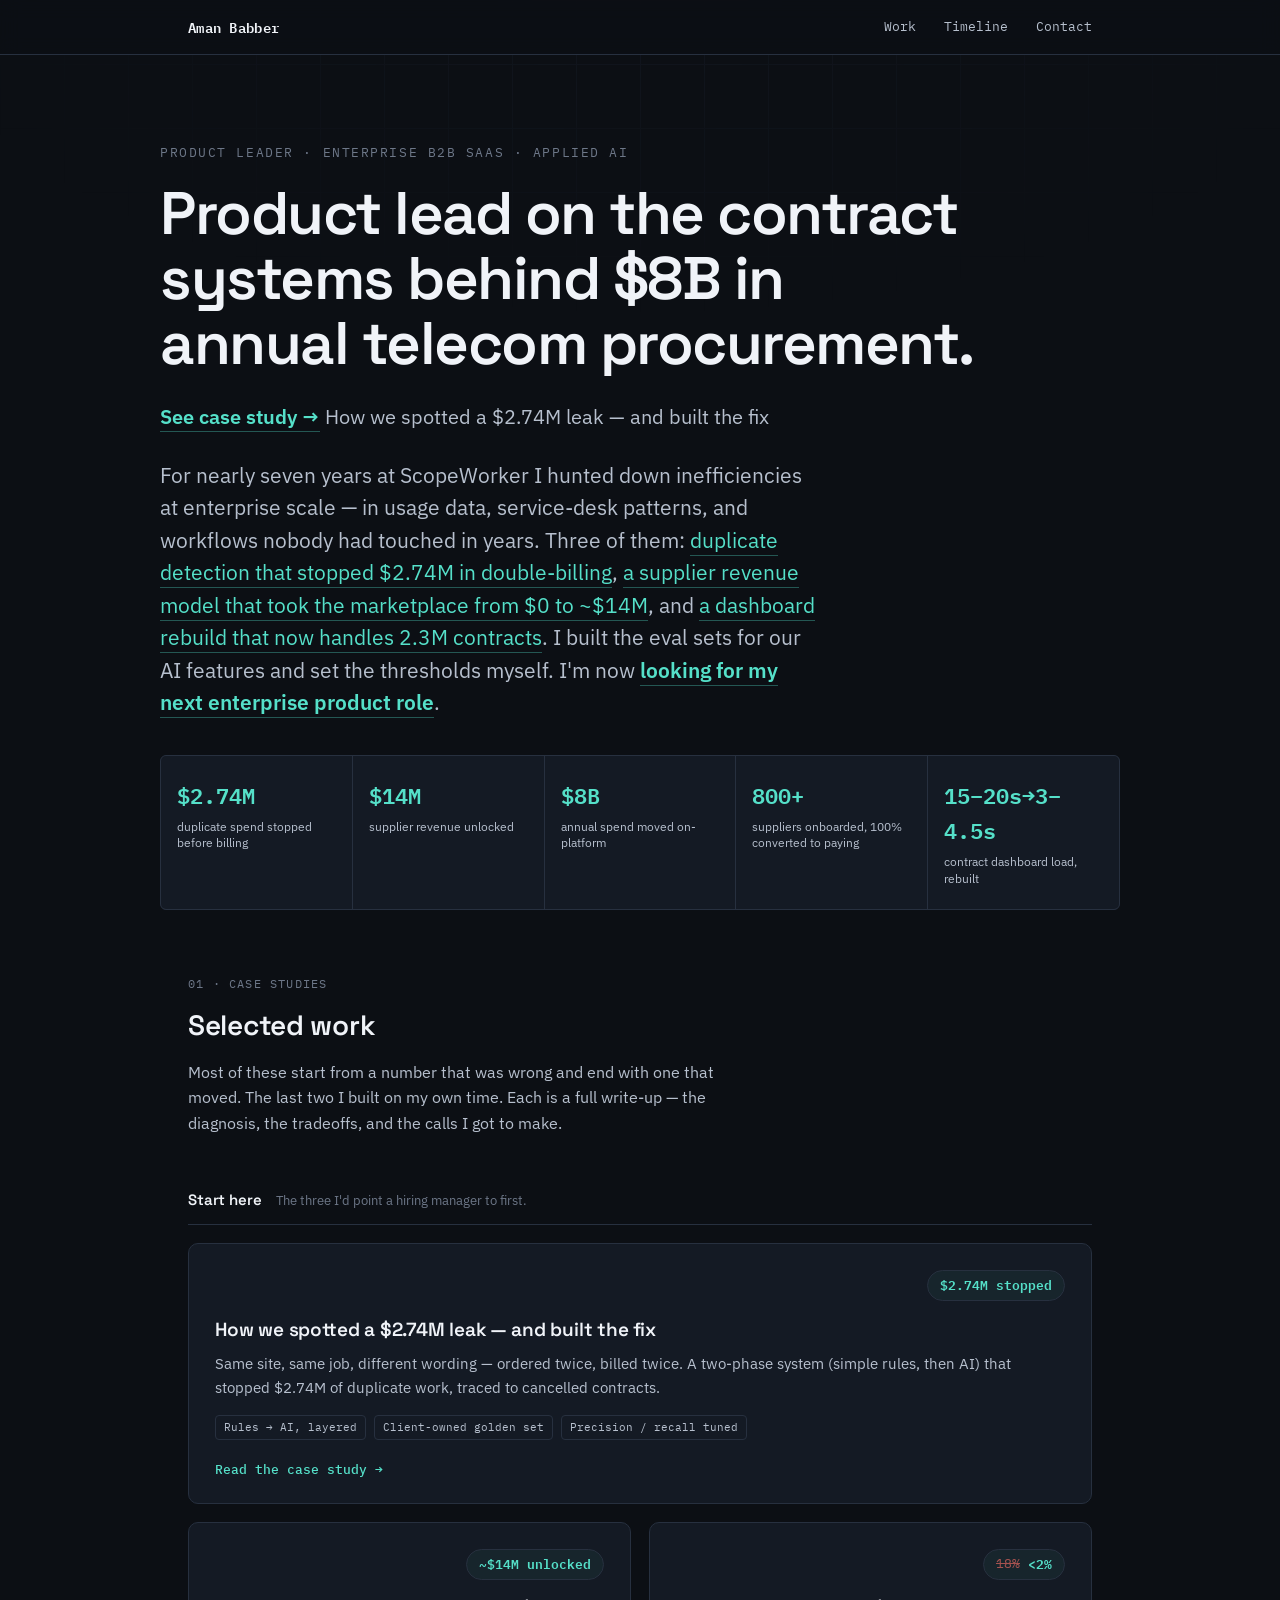
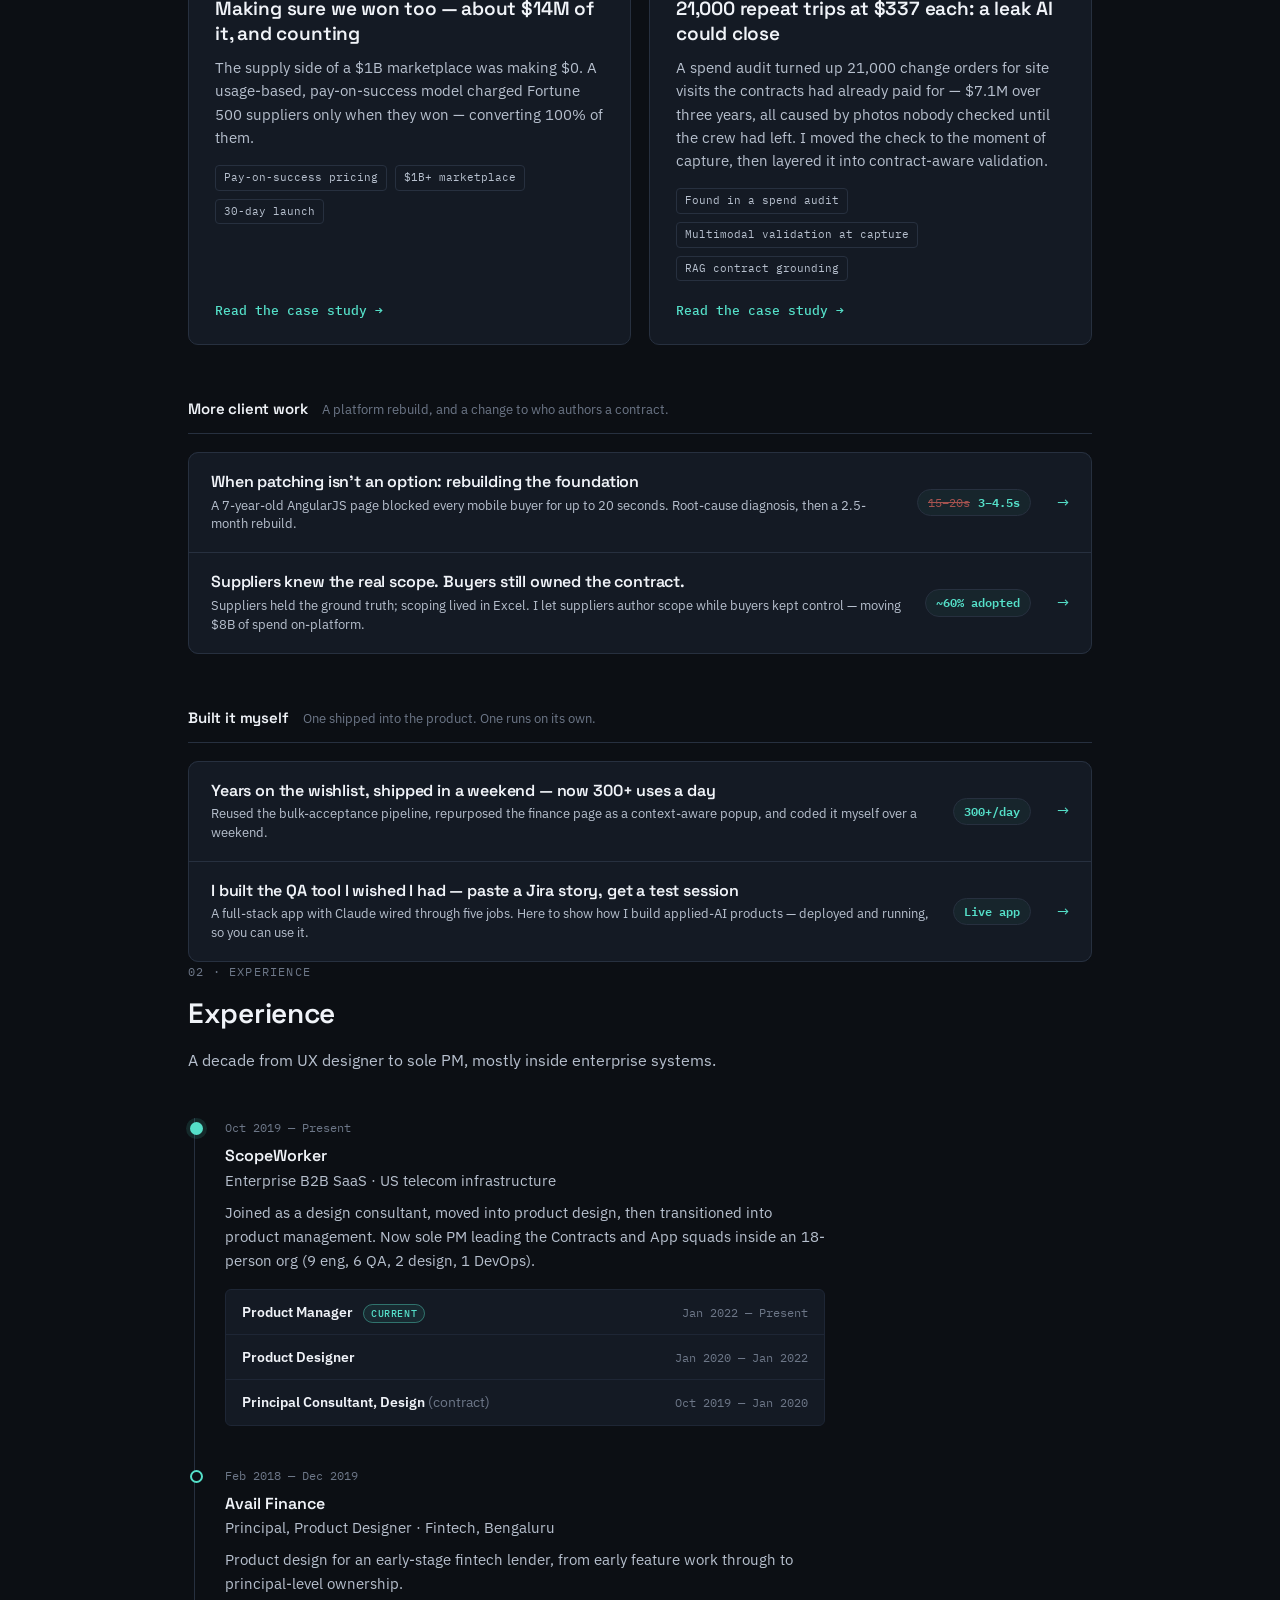
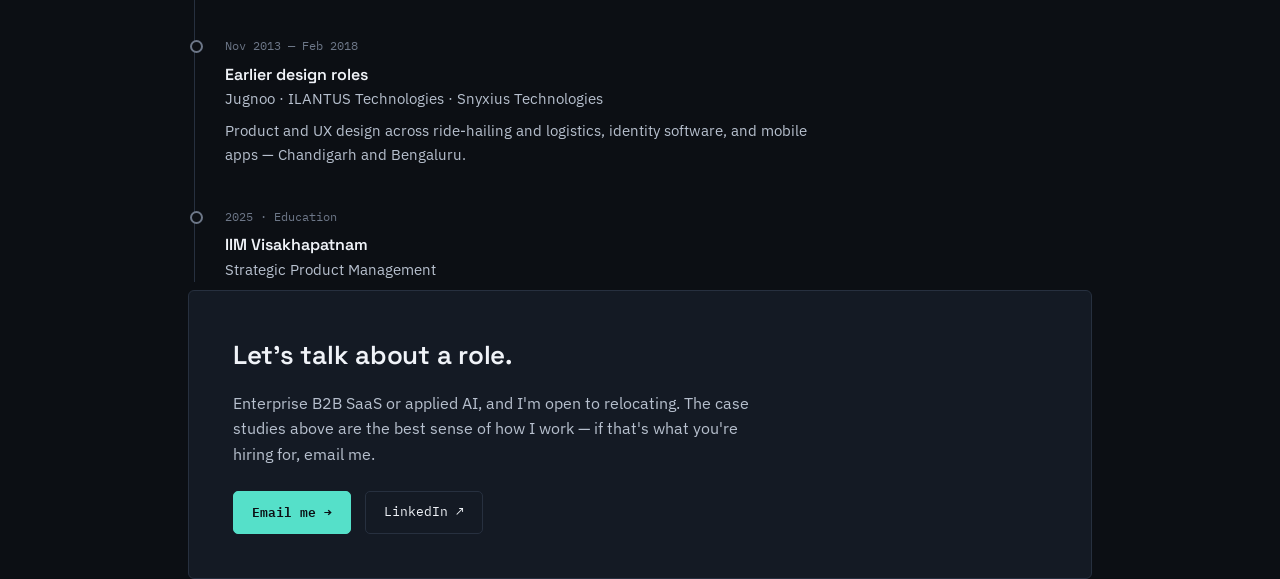
==== commit 9137e235: "Change annual spend figure from $11B to $8B Update all seven $11B references across the homepage and" ====
--- a/index.html
+++ b/index.html
@@ -24,14 +24,14 @@
 
 <header class="hero wrap">
   <div class="eyebrow">Product Leader · Enterprise B2B SaaS · Applied AI</div>
-  <h1>Product lead on the contract systems behind $11B in annual telecom procurement.</h1>
+  <h1>Product lead on the contract systems behind $8B in annual telecom procurement.</h1>
   <p class="hero-lead"><a href="case-2.html">See case study →</a> How we spotted a $2.74M leak — and built the fix</p>
   <p class="hero-sub">For nearly seven years at ScopeWorker I hunted down inefficiencies at enterprise scale — in usage data, service-desk patterns, and workflows nobody had touched in years. Three of them: <a href="case-2.html">duplicate detection that stopped $2.74M in double-billing</a>, <a href="case-3.html">a supplier revenue model that took the marketplace from $0 to ~$14M</a>, and <a href="case-1.html">a dashboard rebuild that now handles 2.3M contracts</a>. I built the eval sets for our AI features and set the thresholds myself. I'm now <a href="#contact"><strong>looking for my next enterprise product role</strong></a>.</p>
 
   <div class="kpis">
     <div class="kpi"><div class="val">$2.74M</div><div class="lbl">duplicate spend stopped before billing</div></div>
     <div class="kpi"><div class="val">$14M</div><div class="lbl">supplier revenue unlocked</div></div>
-    <div class="kpi"><div class="val">$11B</div><div class="lbl">annual spend moved on-platform</div></div>
+    <div class="kpi"><div class="val">$8B</div><div class="lbl">annual spend moved on-platform</div></div>
     <div class="kpi"><div class="val">800+</div><div class="lbl">suppliers onboarded, 100% converted to paying</div></div>
     <div class="kpi"><div class="val">15–20s→3–4.5s</div><div class="lbl">contract dashboard load, rebuilt</div></div>
   </div>
@@ -110,7 +110,7 @@
     <a class="case-row" href="case-4.html">
       <div>
         <div class="cr-title">Suppliers knew the real scope. Buyers still owned the contract.</div>
-        <div class="cr-sub">Suppliers held the ground truth; scoping lived in Excel. I let suppliers author scope while buyers kept control — moving $11B of spend on-platform.</div>
+        <div class="cr-sub">Suppliers held the ground truth; scoping lived in Excel. I let suppliers author scope while buyers kept control — moving $8B of spend on-platform.</div>
       </div>
       <div class="case-diff"><span class="after">~60% adopted</span></div>
       <div class="case-arrow">→</div>
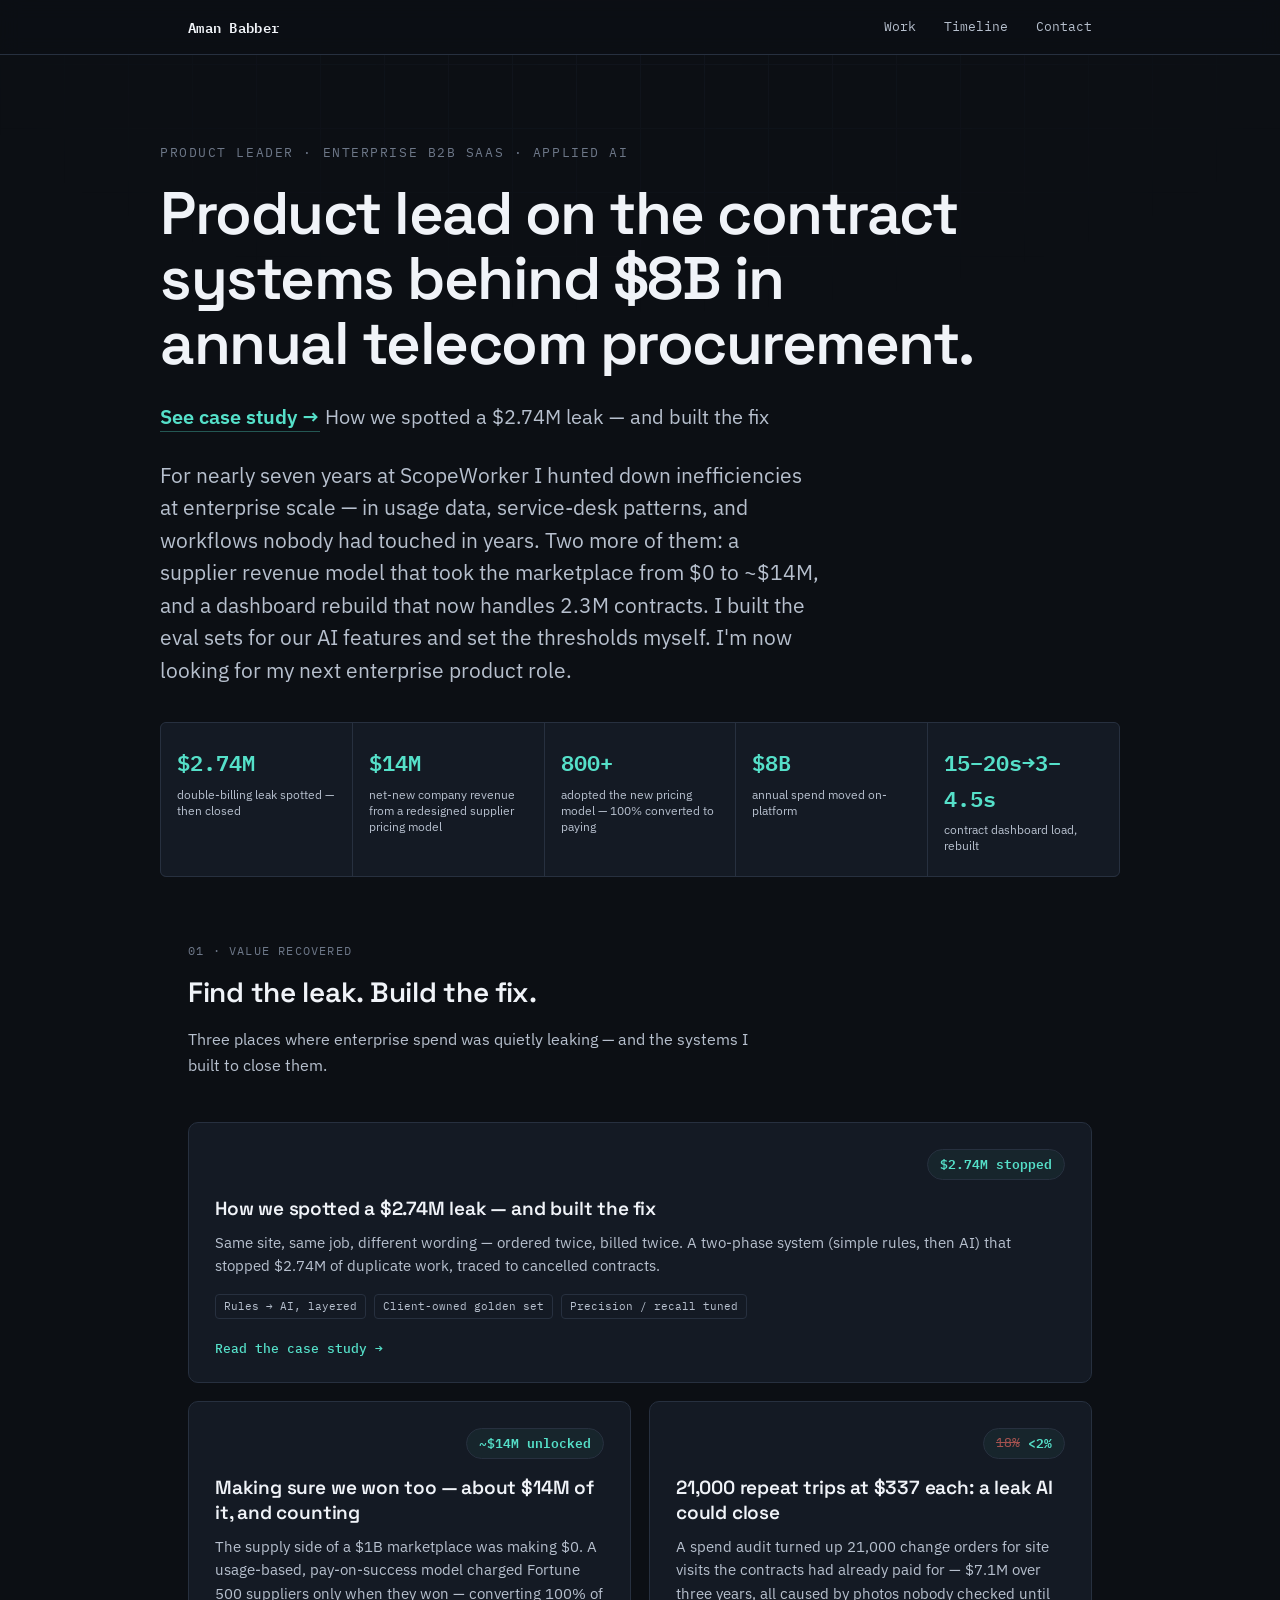
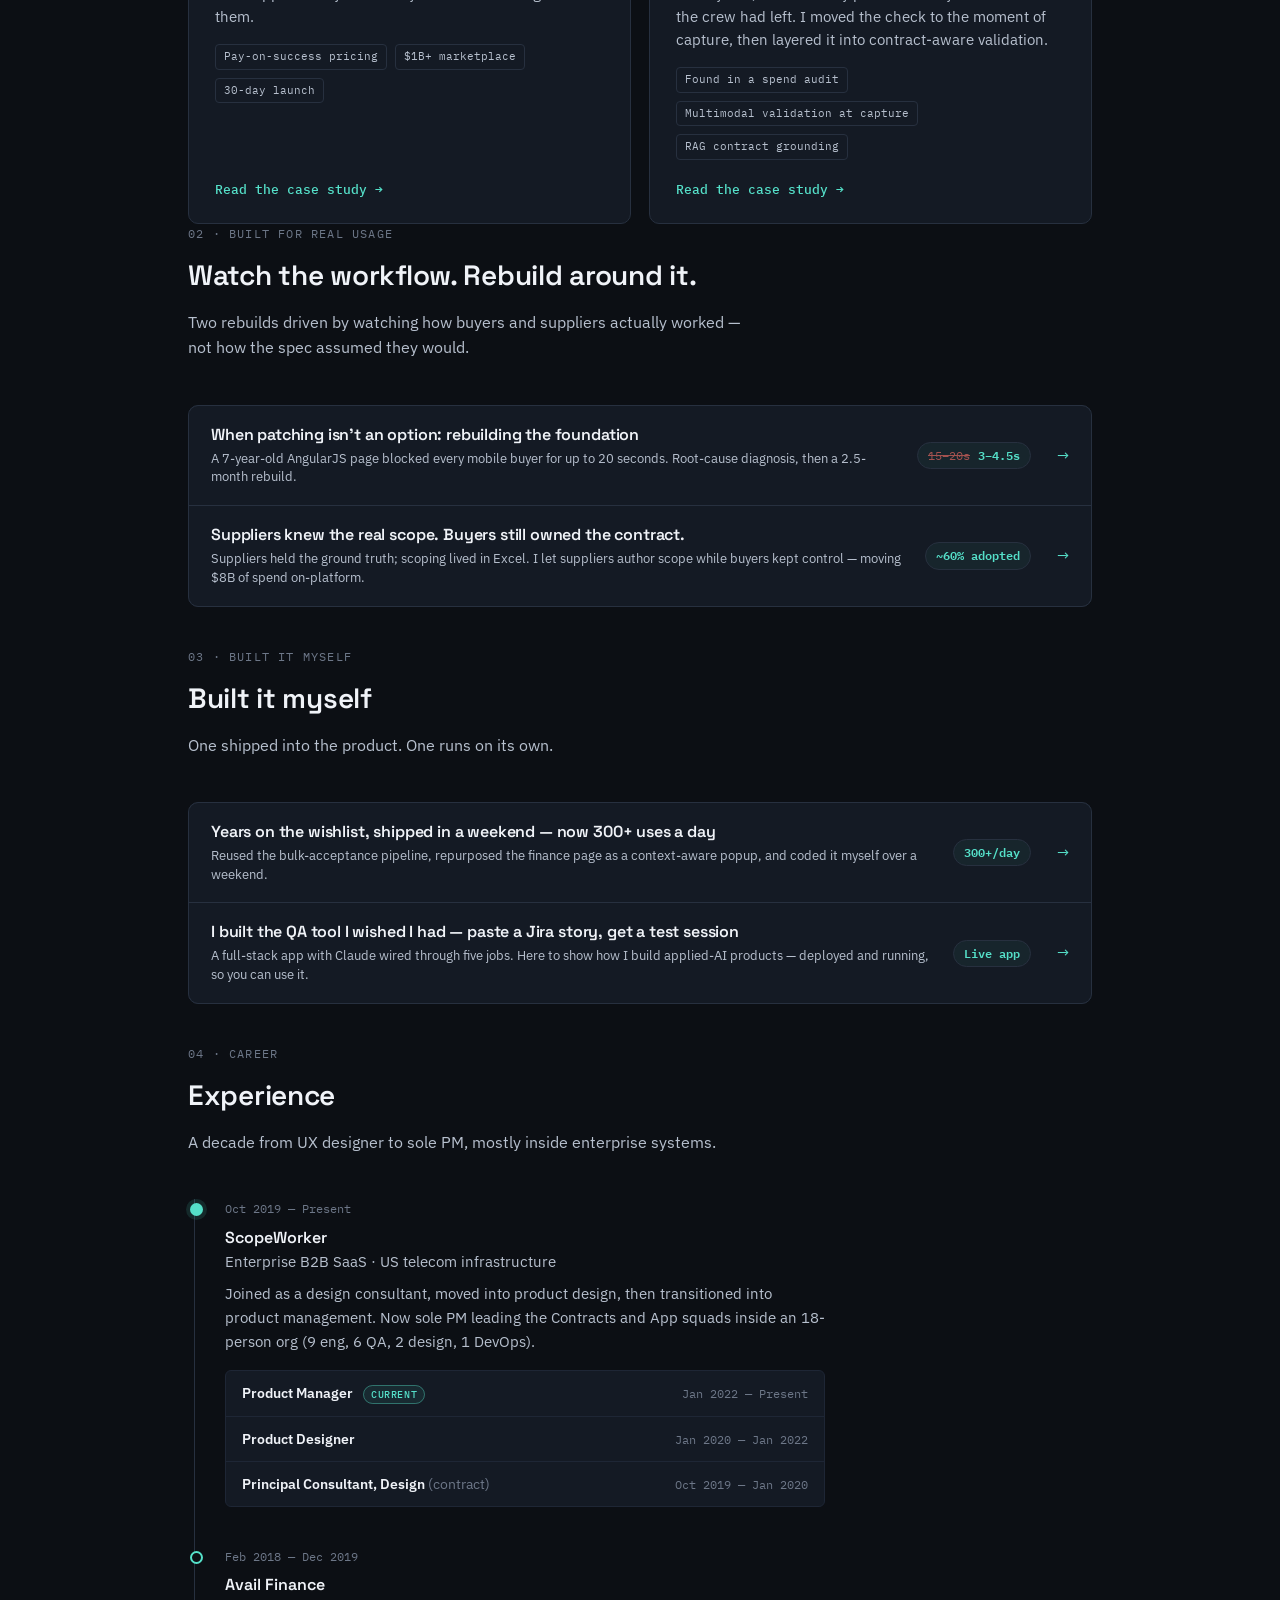
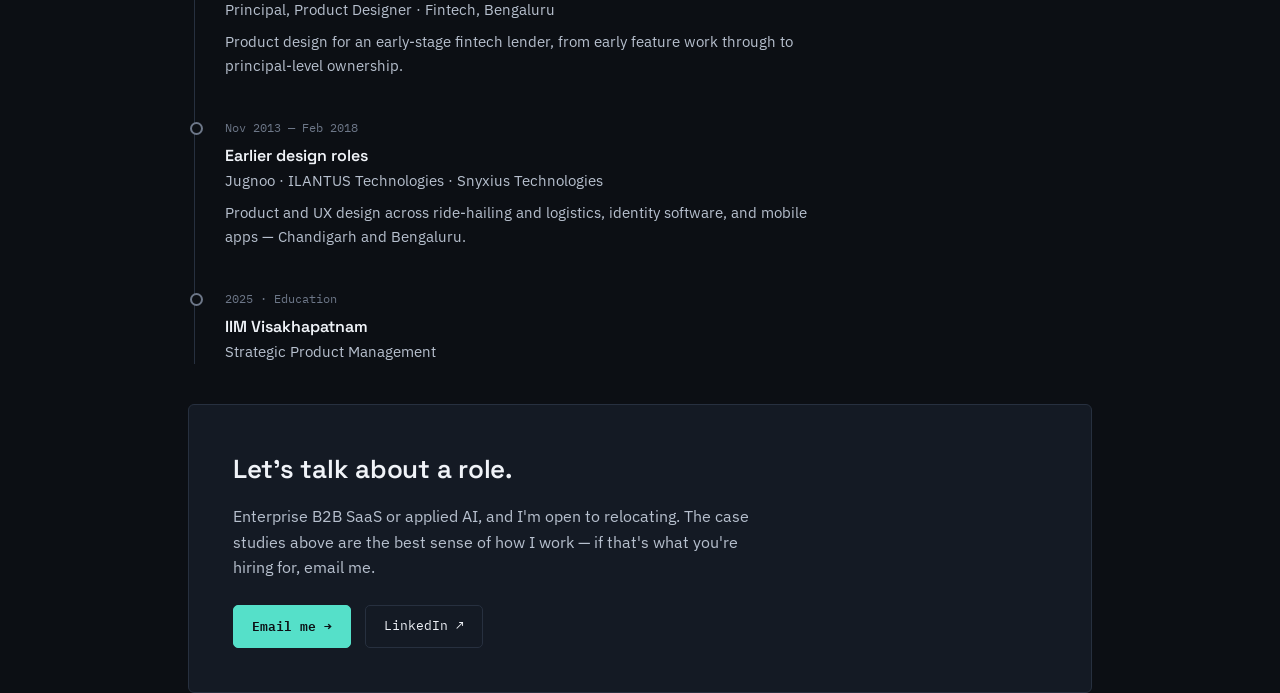
==== commit d3d60e26: "Restructure work section, simplify hero copy, fix stat framing Split case studies into three standal" ====
--- a/index.html
+++ b/index.html
@@ -26,27 +26,22 @@
   <div class="eyebrow">Product Leader · Enterprise B2B SaaS · Applied AI</div>
   <h1>Product lead on the contract systems behind $8B in annual telecom procurement.</h1>
   <p class="hero-lead"><a href="case-2.html">See case study →</a> How we spotted a $2.74M leak — and built the fix</p>
-  <p class="hero-sub">For nearly seven years at ScopeWorker I hunted down inefficiencies at enterprise scale — in usage data, service-desk patterns, and workflows nobody had touched in years. Three of them: <a href="case-2.html">duplicate detection that stopped $2.74M in double-billing</a>, <a href="case-3.html">a supplier revenue model that took the marketplace from $0 to ~$14M</a>, and <a href="case-1.html">a dashboard rebuild that now handles 2.3M contracts</a>. I built the eval sets for our AI features and set the thresholds myself. I'm now <a href="#contact"><strong>looking for my next enterprise product role</strong></a>.</p>
+  <p class="hero-sub">For nearly seven years at ScopeWorker I hunted down inefficiencies at enterprise scale — in usage data, service-desk patterns, and workflows nobody had touched in years. Two more of them: a supplier revenue model that took the marketplace from $0 to ~$14M, and a dashboard rebuild that now handles 2.3M contracts. I built the eval sets for our AI features and set the thresholds myself. I'm now looking for my next enterprise product role.</p>
 
   <div class="kpis">
-    <div class="kpi"><div class="val">$2.74M</div><div class="lbl">duplicate spend stopped before billing</div></div>
-    <div class="kpi"><div class="val">$14M</div><div class="lbl">supplier revenue unlocked</div></div>
+    <div class="kpi"><div class="val">$2.74M</div><div class="lbl">double-billing leak spotted — then closed</div></div>
+    <div class="kpi"><div class="val">$14M</div><div class="lbl">net-new company revenue from a redesigned supplier pricing model</div></div>
+    <div class="kpi"><div class="val">800+</div><div class="lbl">adopted the new pricing model — 100% converted to paying</div></div>
     <div class="kpi"><div class="val">$8B</div><div class="lbl">annual spend moved on-platform</div></div>
-    <div class="kpi"><div class="val">800+</div><div class="lbl">suppliers onboarded, 100% converted to paying</div></div>
     <div class="kpi"><div class="val">15–20s→3–4.5s</div><div class="lbl">contract dashboard load, rebuilt</div></div>
   </div>
 </header>
 
 <section id="work" class="wrap">
   <div class="section-head">
-    <div class="sec-eyebrow">01 · Case studies</div>
-    <div class="sec-title">Selected work</div>
-    <p class="sec-note">Most of these start from a number that was wrong and end with one that moved. The last two I built on my own time. Each is a full write-up — the diagnosis, the tradeoffs, and the calls I got to make.</p>
-  </div>
-
-  <div class="tier-head">
-    <h3>Start here</h3>
-    <span class="tier-note">The three I'd point a hiring manager to first.</span>
+    <div class="sec-eyebrow">01 · Value recovered</div>
+    <div class="sec-title">Find the leak. Build the fix.</div>
+    <p class="sec-note">Three places where enterprise spend was quietly leaking — and the systems I built to close them.</p>
   </div>
 
   <div class="case-grid">
@@ -92,10 +87,13 @@
     <div class="case-cta">Read the case study <span class="case-arrow">→</span></div>
   </a>
   </div>
+</section>
 
-  <div class="tier-head">
-    <h3>More client work</h3>
-    <span class="tier-note">A platform rebuild, and a change to who authors a contract.</span>
+<section class="wrap">
+  <div class="section-head">
+    <div class="sec-eyebrow">02 · Built for real usage</div>
+    <div class="sec-title">Watch the workflow. Rebuild around it.</div>
+    <p class="sec-note">Two rebuilds driven by watching how buyers and suppliers actually worked — not how the spec assumed they would.</p>
   </div>
 
   <div class="case-rows">
@@ -116,10 +114,13 @@
       <div class="case-arrow">→</div>
     </a>
   </div>
+</section>
 
-  <div class="tier-head">
-    <h3>Built it myself</h3>
-    <span class="tier-note">One shipped into the product. One runs on its own.</span>
+<section class="wrap">
+  <div class="section-head">
+    <div class="sec-eyebrow">03 · Built it myself</div>
+    <div class="sec-title">Built it myself</div>
+    <p class="sec-note">One shipped into the product. One runs on its own.</p>
   </div>
 
   <div class="case-rows">
@@ -145,7 +146,7 @@
 
 <section id="timeline" class="wrap">
   <div class="section-head">
-    <div class="sec-eyebrow">02 · Experience</div>
+    <div class="sec-eyebrow">04 · Career</div>
     <div class="sec-title">Experience</div>
     <p class="sec-note">A decade from UX designer to sole PM, mostly inside enterprise systems.</p>
   </div>
--- a/styles.css
+++ b/styles.css
@@ -194,6 +194,7 @@
   display:flex; flex-direction:column; gap:1px;
   background:var(--border); border:1px solid var(--border);
   border-radius:10px; overflow:hidden;
+  margin-bottom:40px;
 }
 .case-row{
   display:grid; grid-template-columns:1fr auto 22px;
@@ -255,7 +256,7 @@
 /* ---------- CONTACT ---------- */
 .contact{
   border:1px solid var(--border); border-radius:6px; background:var(--surface);
-  padding:44px; text-align:left;
+  padding:44px; text-align:left; margin-top:40px;
 }
 .contact h2{font-size:26px; font-weight:600; margin-bottom:14px; letter-spacing:-0.01em;}
 .contact p{color:var(--text-dim); max-width:520px; margin-bottom:24px;}
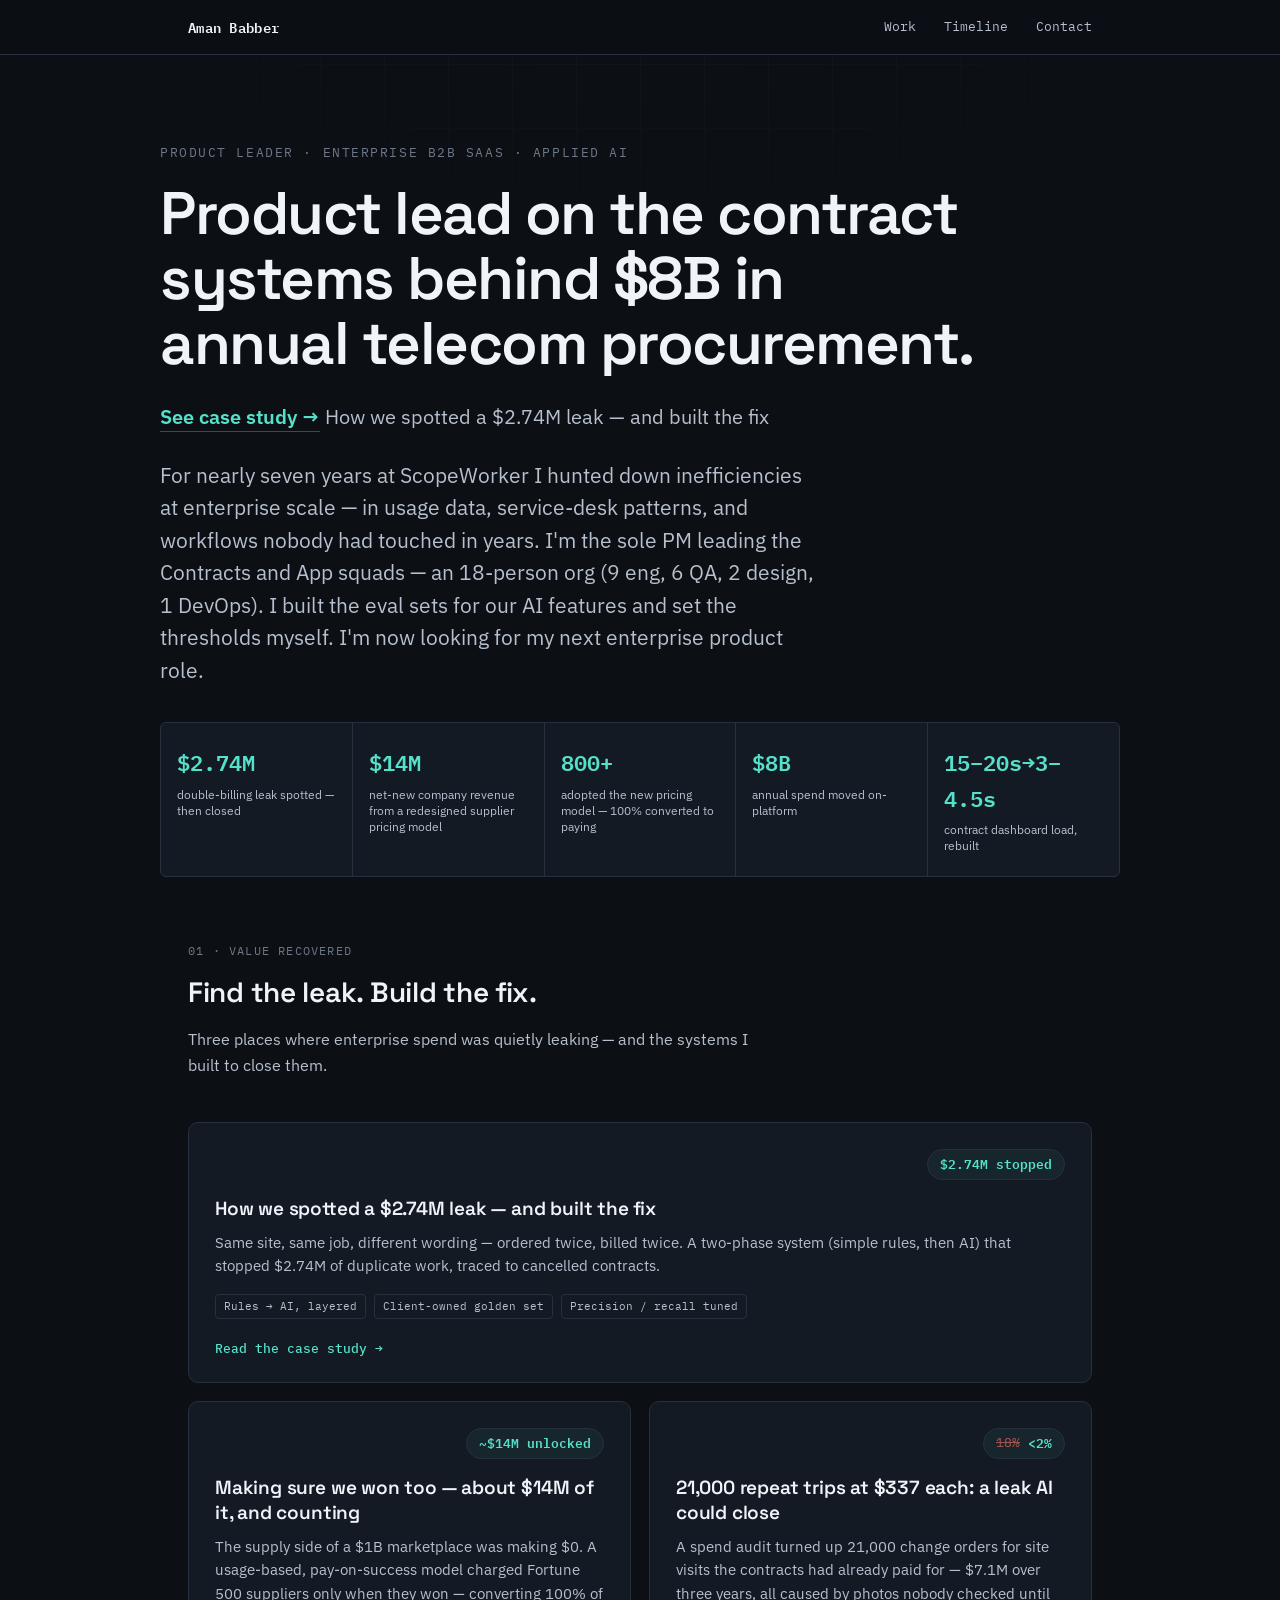
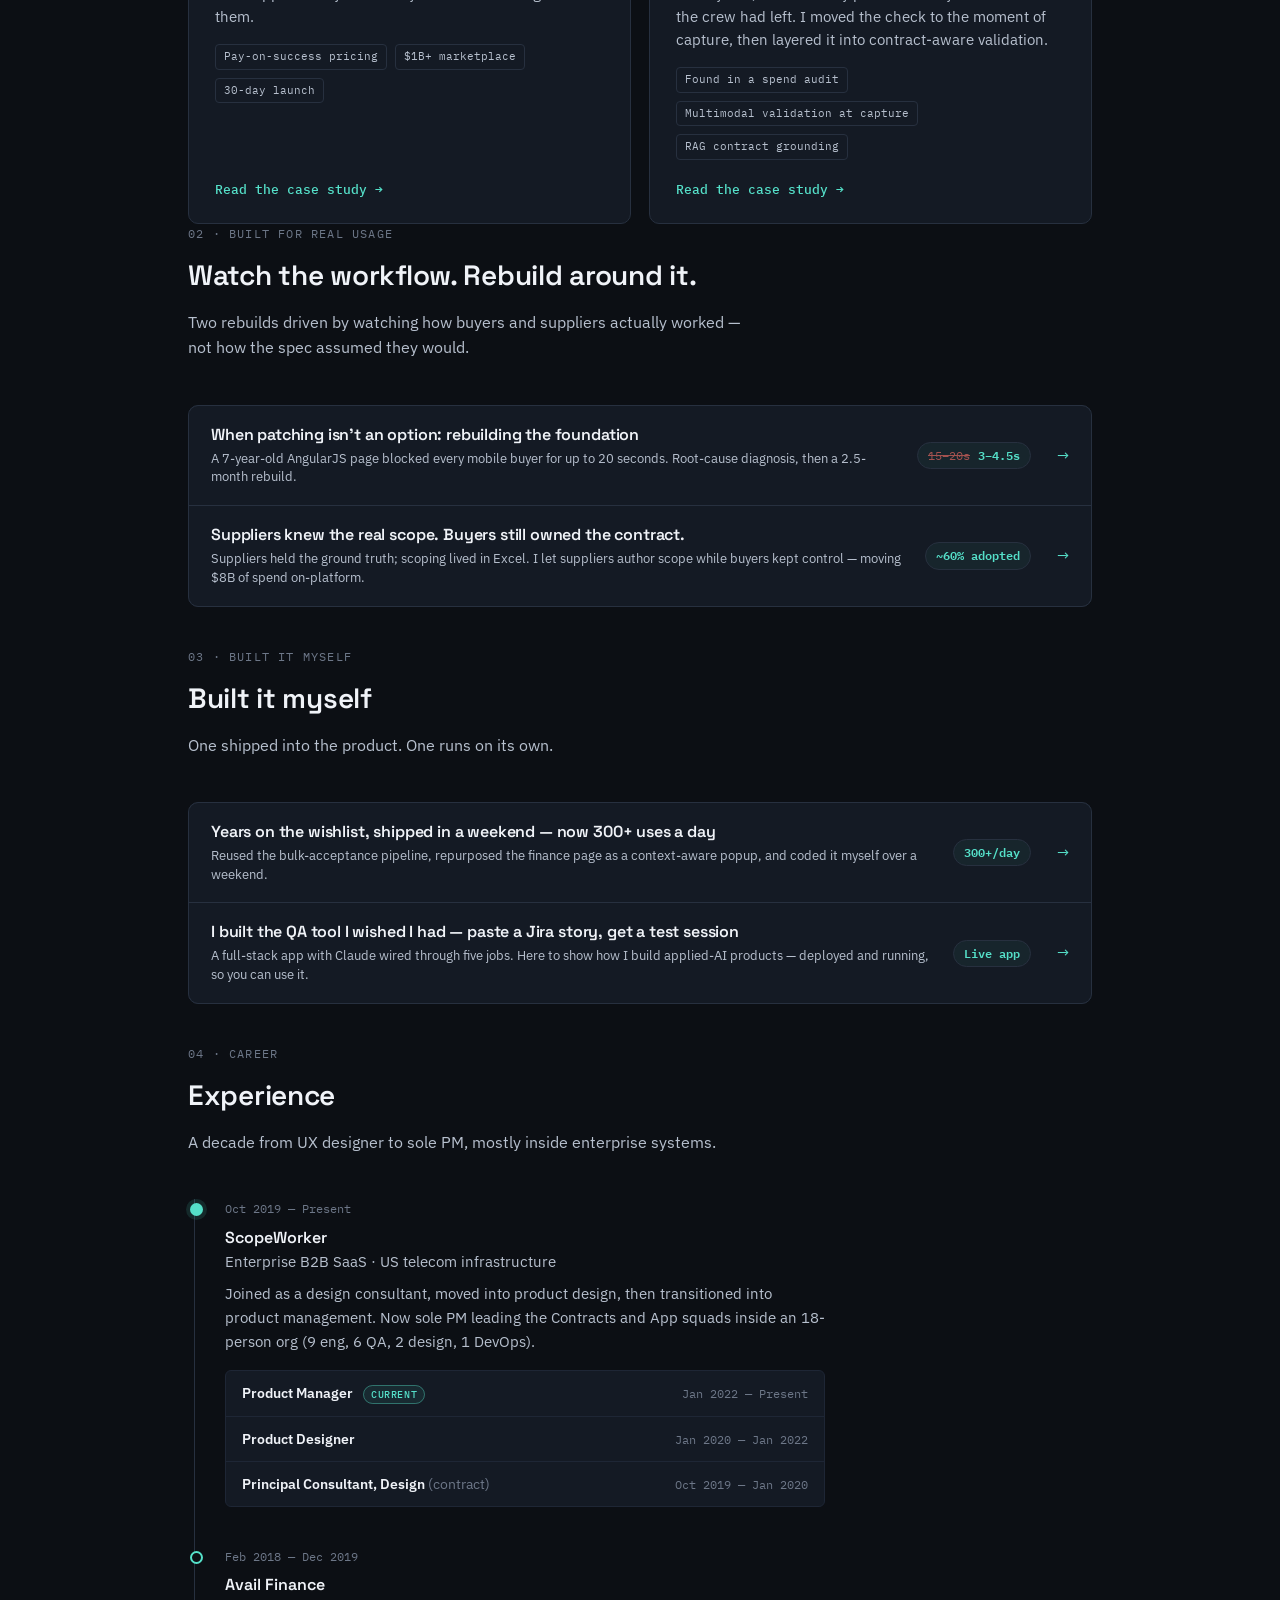
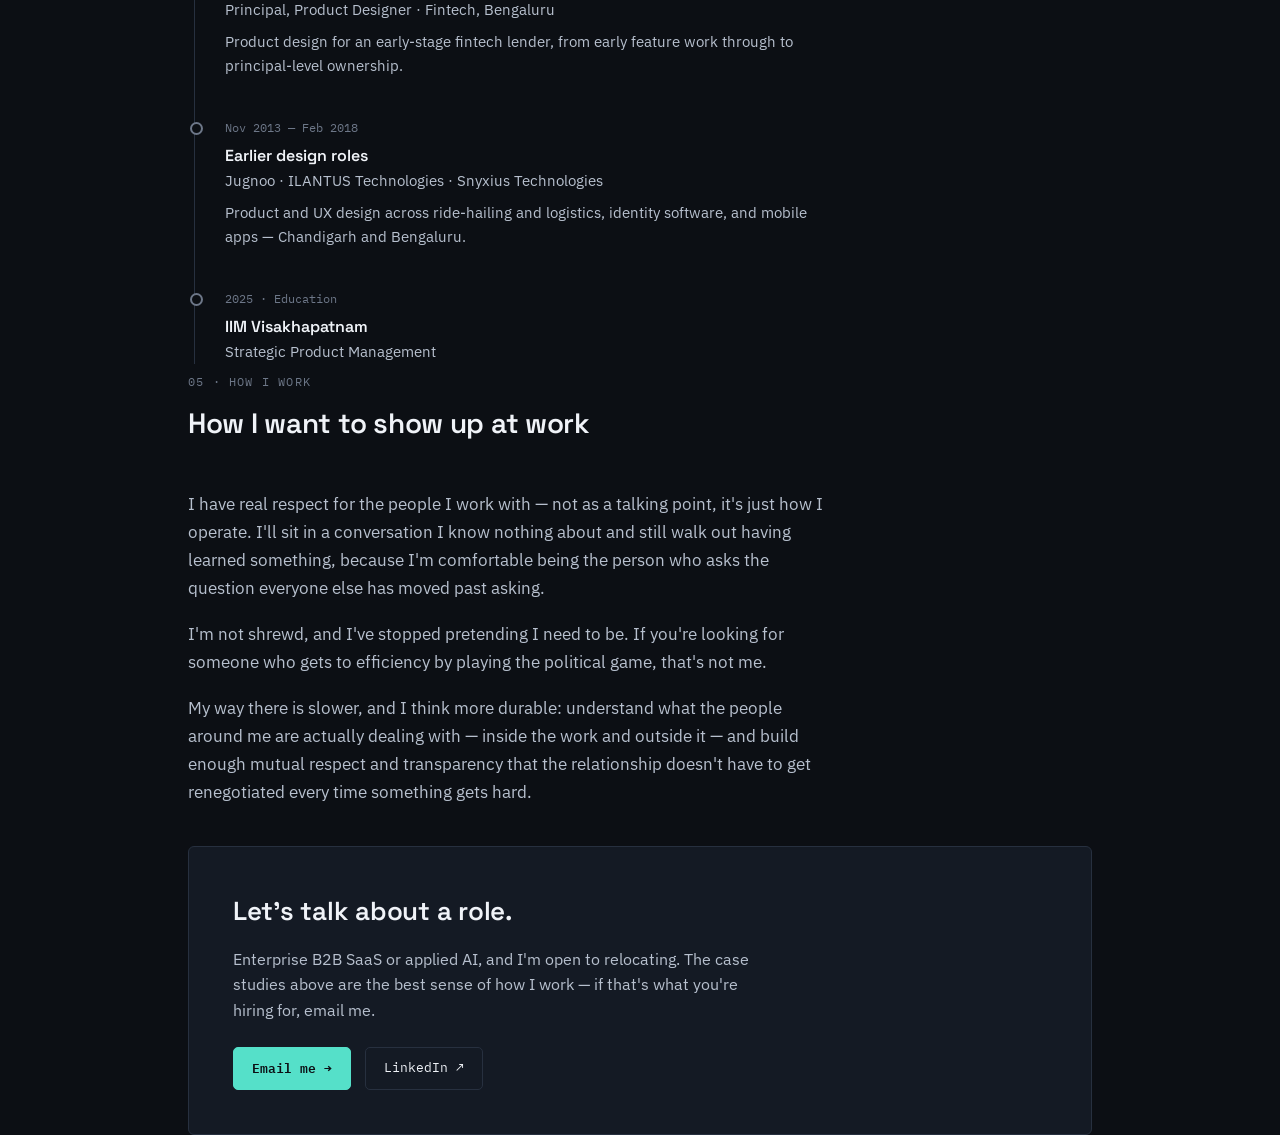
==== commit 8d12ed84: "Rework hero copy, make KPIs clickable, add How I Work section Swap the case-study callouts in the he" ====
--- a/index.html
+++ b/index.html
@@ -26,14 +26,14 @@
   <div class="eyebrow">Product Leader · Enterprise B2B SaaS · Applied AI</div>
   <h1>Product lead on the contract systems behind $8B in annual telecom procurement.</h1>
   <p class="hero-lead"><a href="case-2.html">See case study →</a> How we spotted a $2.74M leak — and built the fix</p>
-  <p class="hero-sub">For nearly seven years at ScopeWorker I hunted down inefficiencies at enterprise scale — in usage data, service-desk patterns, and workflows nobody had touched in years. Two more of them: a supplier revenue model that took the marketplace from $0 to ~$14M, and a dashboard rebuild that now handles 2.3M contracts. I built the eval sets for our AI features and set the thresholds myself. I'm now looking for my next enterprise product role.</p>
+  <p class="hero-sub">For nearly seven years at ScopeWorker I hunted down inefficiencies at enterprise scale — in usage data, service-desk patterns, and workflows nobody had touched in years. I'm the sole PM leading the Contracts and App squads — an 18-person org (9 eng, 6 QA, 2 design, 1 DevOps). I built the eval sets for our AI features and set the thresholds myself. I'm now looking for my next enterprise product role.</p>
 
   <div class="kpis">
-    <div class="kpi"><div class="val">$2.74M</div><div class="lbl">double-billing leak spotted — then closed</div></div>
-    <div class="kpi"><div class="val">$14M</div><div class="lbl">net-new company revenue from a redesigned supplier pricing model</div></div>
-    <div class="kpi"><div class="val">800+</div><div class="lbl">adopted the new pricing model — 100% converted to paying</div></div>
-    <div class="kpi"><div class="val">$8B</div><div class="lbl">annual spend moved on-platform</div></div>
-    <div class="kpi"><div class="val">15–20s→3–4.5s</div><div class="lbl">contract dashboard load, rebuilt</div></div>
+    <a class="kpi" href="case-2.html"><div class="val">$2.74M</div><div class="lbl">double-billing leak spotted — then closed</div></a>
+    <a class="kpi" href="case-3.html"><div class="val">$14M</div><div class="lbl">net-new company revenue from a redesigned supplier pricing model</div></a>
+    <a class="kpi" href="case-3.html"><div class="val">800+</div><div class="lbl">adopted the new pricing model — 100% converted to paying</div></a>
+    <a class="kpi" href="case-4.html"><div class="val">$8B</div><div class="lbl">annual spend moved on-platform</div></a>
+    <a class="kpi" href="case-1.html"><div class="val">15–20s→3–4.5s</div><div class="lbl">contract dashboard load, rebuilt</div></a>
   </div>
 </header>
 
@@ -182,6 +182,18 @@
   </div>
 </section>
 
+<section class="wrap">
+  <div class="section-head">
+    <div class="sec-eyebrow">05 · How I Work</div>
+    <div class="sec-title">How I want to show up at work</div>
+  </div>
+  <div class="prose">
+    <p>I have real respect for the people I work with — not as a talking point, it's just how I operate. I'll sit in a conversation I know nothing about and still walk out having learned something, because I'm comfortable being the person who asks the question everyone else has moved past asking.</p>
+    <p>I'm not shrewd, and I've stopped pretending I need to be. If you're looking for someone who gets to efficiency by playing the political game, that's not me.</p>
+    <p>My way there is slower, and I think more durable: understand what the people around me are actually dealing with — inside the work and outside it — and build enough mutual respect and transparency that the relationship doesn't have to get renegotiated every time something gets hard.</p>
+  </div>
+</section>
+
 <section id="contact" class="wrap">
   <div class="contact">
     <h2>Let's talk about a role.</h2>
--- a/styles.css
+++ b/styles.css
@@ -101,7 +101,11 @@
   background:var(--border); border:1px solid var(--border); border-radius:6px;
   overflow:hidden; margin-top:20px;
 }
-.kpi{background:var(--surface); padding:22px 16px; text-align:left;}
+.kpi{
+  display:block; background:var(--surface); padding:22px 16px; text-align:left;
+  text-decoration:none; transition:background 0.18s ease;
+}
+.kpi:hover{background:rgba(85,224,201,0.16);}
 .kpi .val{font-family:var(--mono); font-size:22px; font-weight:600; color:var(--teal); font-variant-numeric:tabular-nums;}
 .kpi .lbl{font-size:12px; color:var(--text-dim); margin-top:6px; line-height:1.35;}
 @media (max-width:760px){ .kpis{grid-template-columns:repeat(2,1fr);} }
@@ -115,6 +119,8 @@
 }
 .sec-title{font-size:28px; font-weight:600; letter-spacing:-0.01em;}
 .sec-note{color:var(--text-dim); max-width:560px; margin-top:12px; font-size:16px;}
+.prose p{color:var(--text-dim); max-width:640px; font-size:17px; line-height:1.65; margin-bottom:18px;}
+.prose p:last-child{margin-bottom:0;}
 
 /* ---------- CASE CARDS (index — 2×2 clickable grid) ---------- */
 .case-grid{
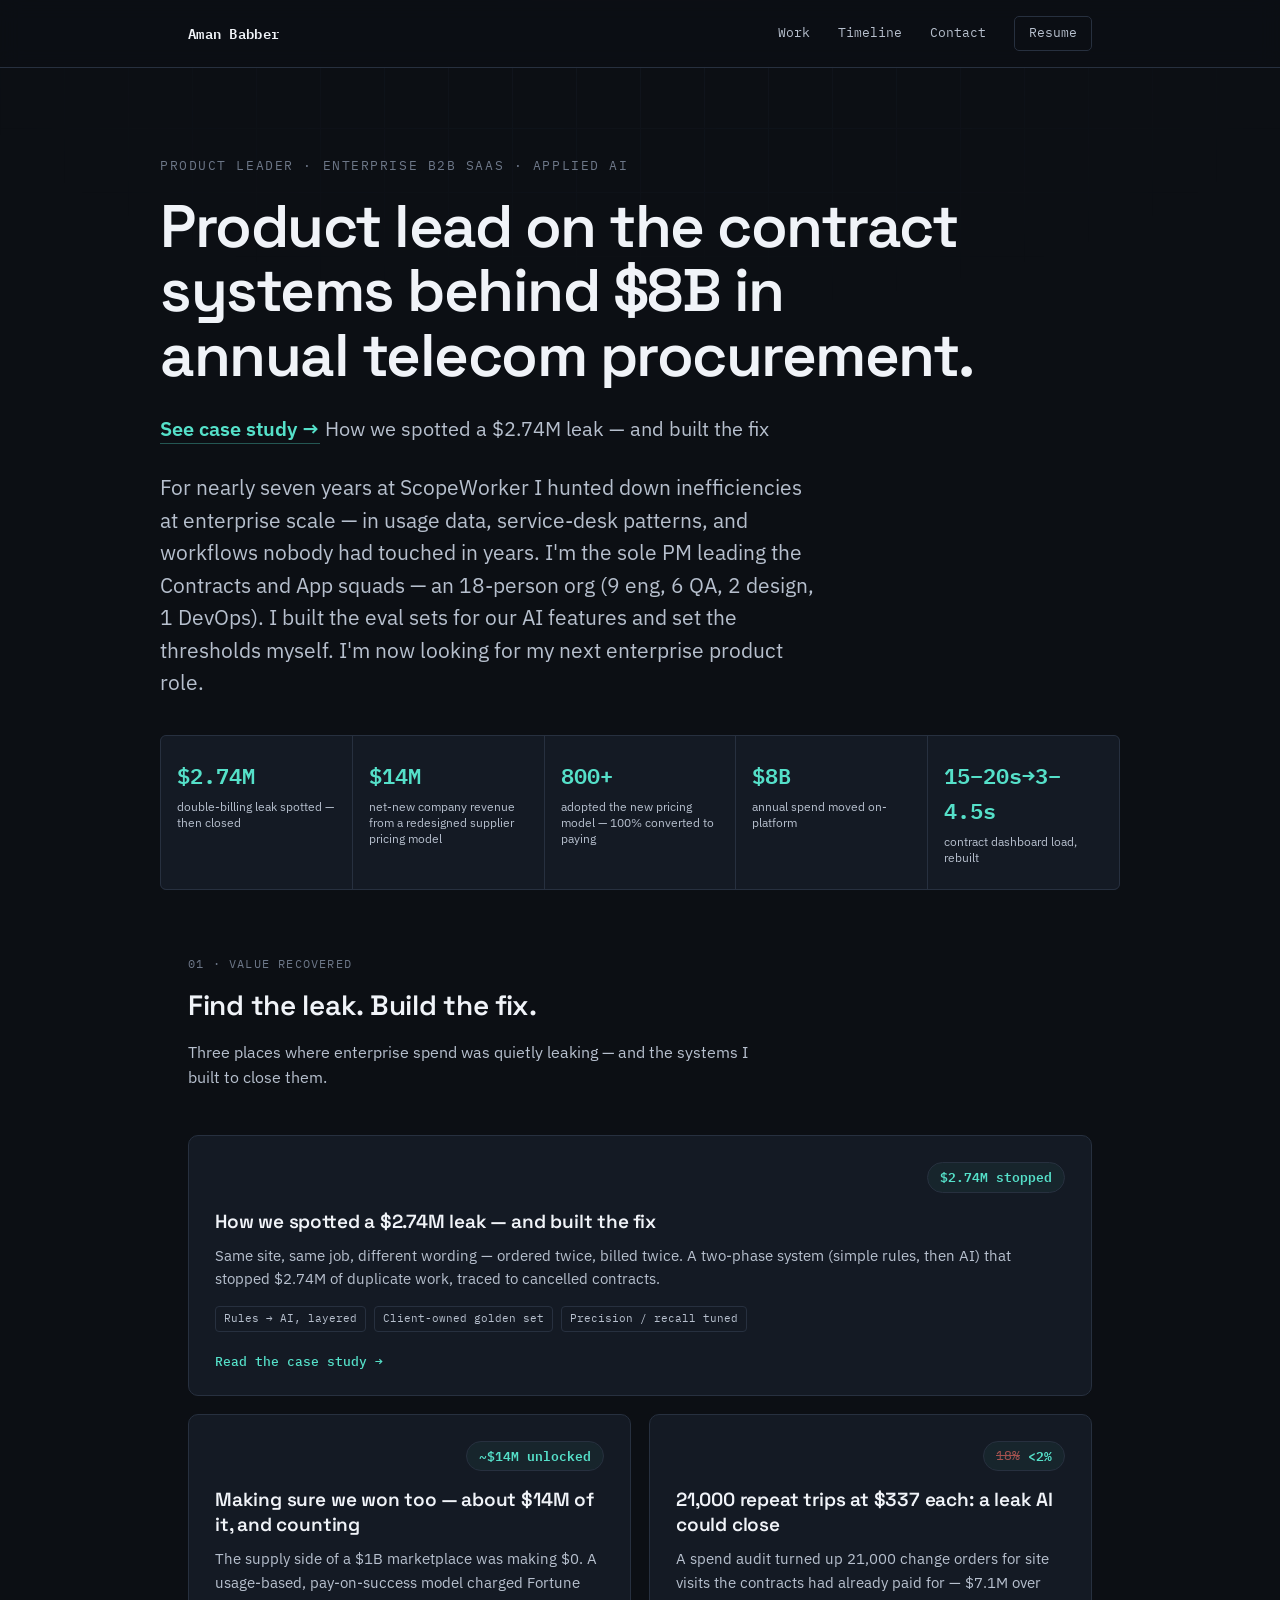
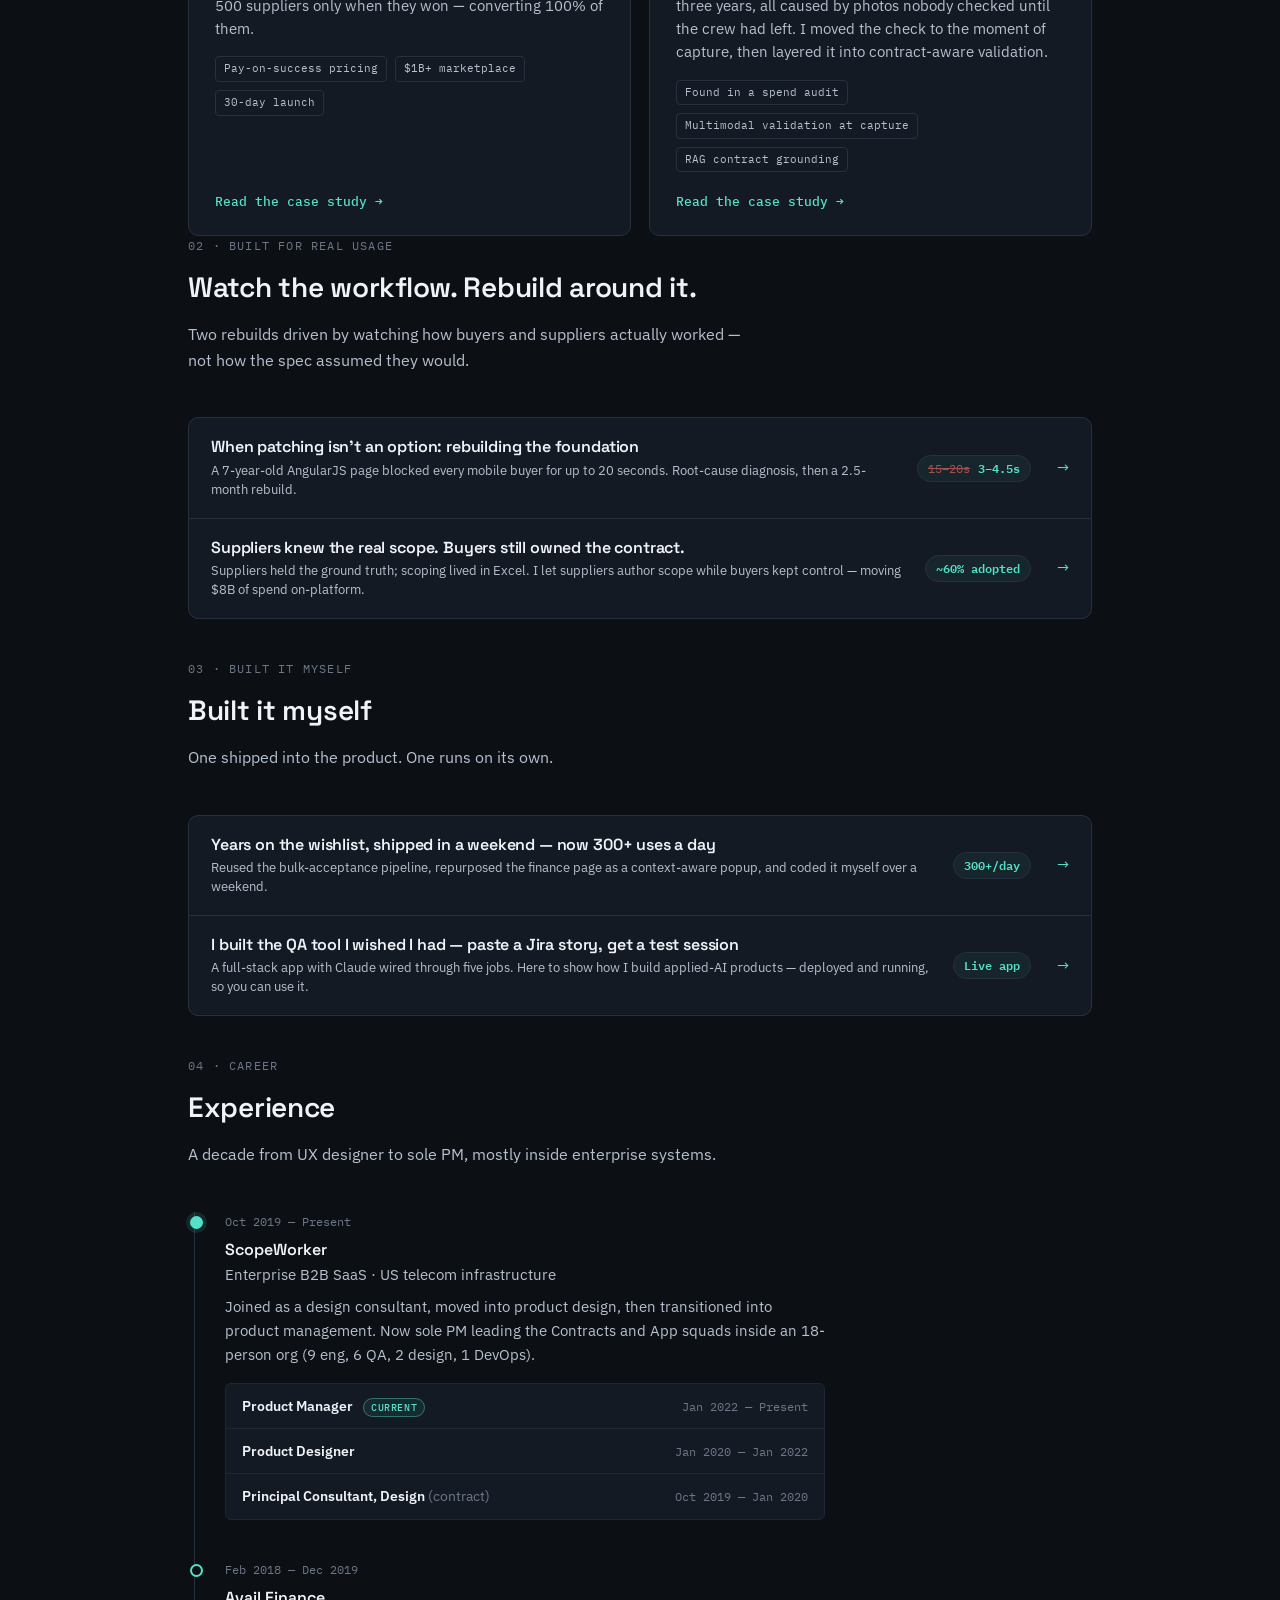
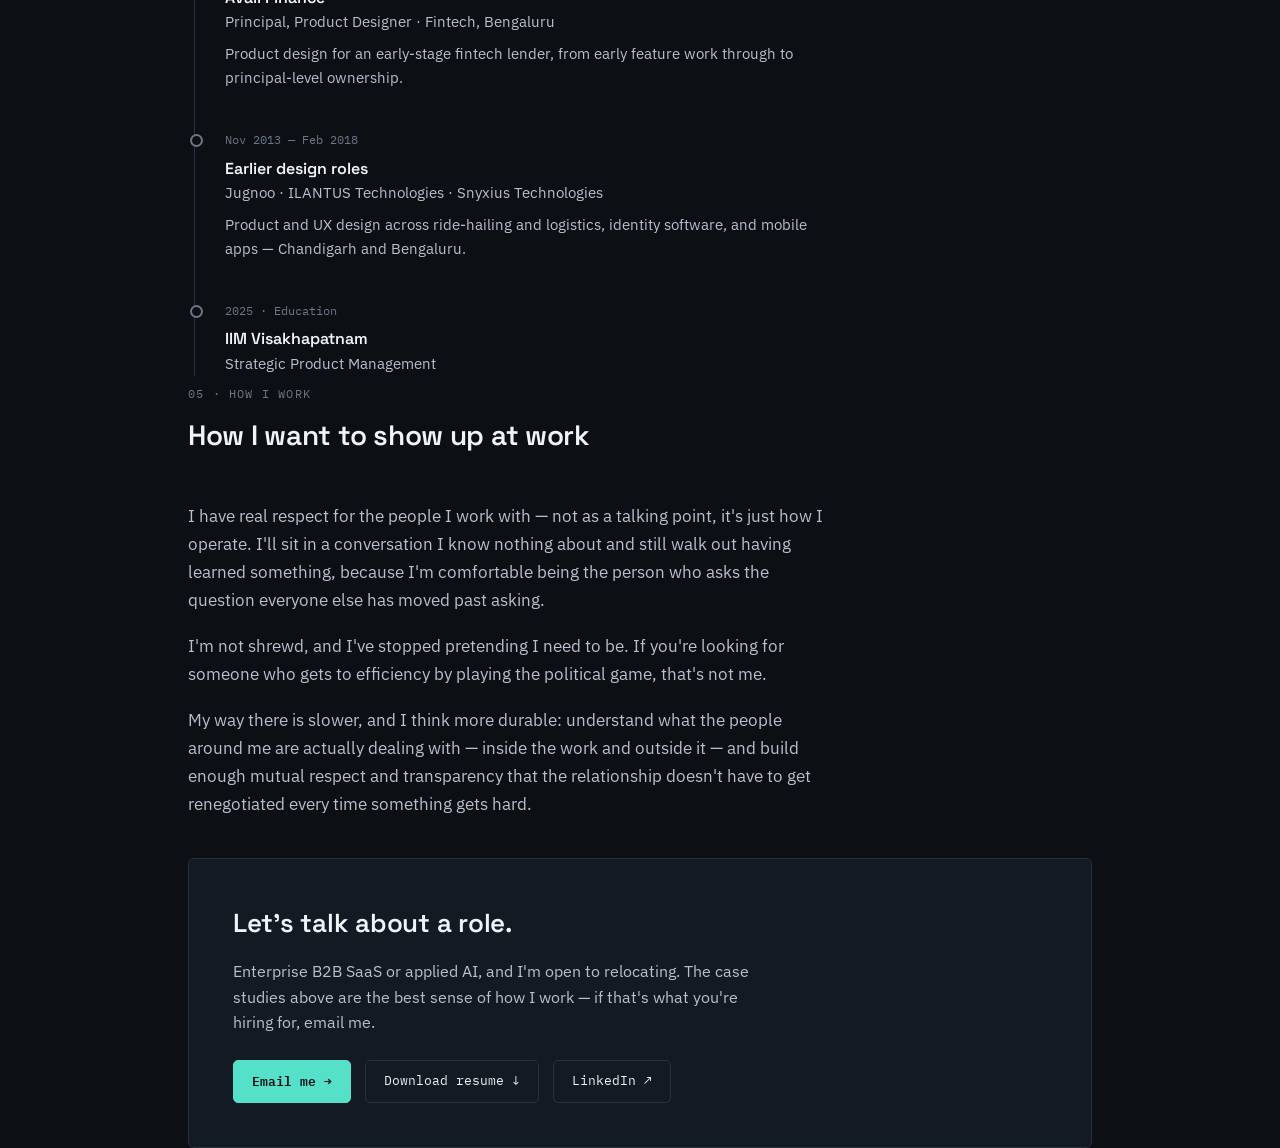
==== commit 0096bc45: "Add resume download link to nav and contact section Co-Authored-By: Claude Sonnet 5 <noreply@anthrop" ====
--- a/index.html
+++ b/index.html
@@ -7,7 +7,7 @@
 <link rel="preconnect" href="https://fonts.googleapis.com">
 <link rel="preconnect" href="https://fonts.gstatic.com" crossorigin>
 <link href="https://fonts.googleapis.com/css2?family=IBM+Plex+Mono:wght@400;500;600;700&family=IBM+Plex+Sans:wght@400;500;600;700&family=Space+Grotesk:wght@500;600;700&display=swap" rel="stylesheet">
-<link rel="stylesheet" href="styles.css?v=10">
+<link rel="stylesheet" href="styles.css?v=11">
 </head>
 <body>
 
@@ -18,6 +18,7 @@
       <a href="#work">Work</a>
       <a href="#timeline">Timeline</a>
       <a href="#contact">Contact</a>
+      <a class="btn nav-resume" href="assets/resume.pdf" target="_blank" rel="noopener">Resume</a>
     </div>
   </div>
 </nav>
@@ -200,6 +201,7 @@
     <p>Enterprise B2B SaaS or applied AI, and I'm open to relocating. The case studies above are the best sense of how I work — if that's what you're hiring for, email me.</p>
     <div class="contact-links">
       <a class="btn primary" href="mailto:amanbabbar2009@gmail.com">Email me →</a>
+      <a class="btn" href="assets/resume.pdf" target="_blank" rel="noopener" download>Download resume ↓</a>
       <a class="btn" href="https://www.linkedin.com/in/babberaman/" target="_blank" rel="noopener">LinkedIn ↗</a>
     </div>
   </div>
--- a/styles.css
+++ b/styles.css
@@ -57,9 +57,10 @@
   font-family:var(--mono); font-weight:600; font-size:14px;
   letter-spacing:0.02em;
 }
-.nav-links{display:flex; gap:28px; font-family:var(--mono); font-size:13px; color:var(--text-dim);}
+.nav-links{display:flex; align-items:center; gap:28px; font-family:var(--mono); font-size:13px; color:var(--text-dim);}
 .nav-links a:hover{color:var(--text);}
-.nav-links .n{color:var(--text-faint); margin-right:6px;}
+.nav-links .nav-resume{padding:6px 14px; border-radius:5px; border:1px solid var(--border); color:var(--text-dim);}
+.nav-links .nav-resume:hover{border-color:var(--text-dim); color:var(--text);}
 
 /* ---------- HERO (index) ---------- */
 .hero{padding:88px 0 64px;}
@@ -274,8 +275,6 @@
 .btn.primary{background:var(--teal); color:#0C0F14; border-color:var(--teal); font-weight:600;}
 .btn:hover{border-color:var(--text-dim);}
 .btn.primary:hover{opacity:0.9;}
-
-footer{padding:32px 0 60px; text-align:left; font-family:var(--mono); font-size:12px; color:var(--text-faint);}
 
 /* ================= CASE STUDY DETAIL PAGE ================= */
 .breadcrumb{
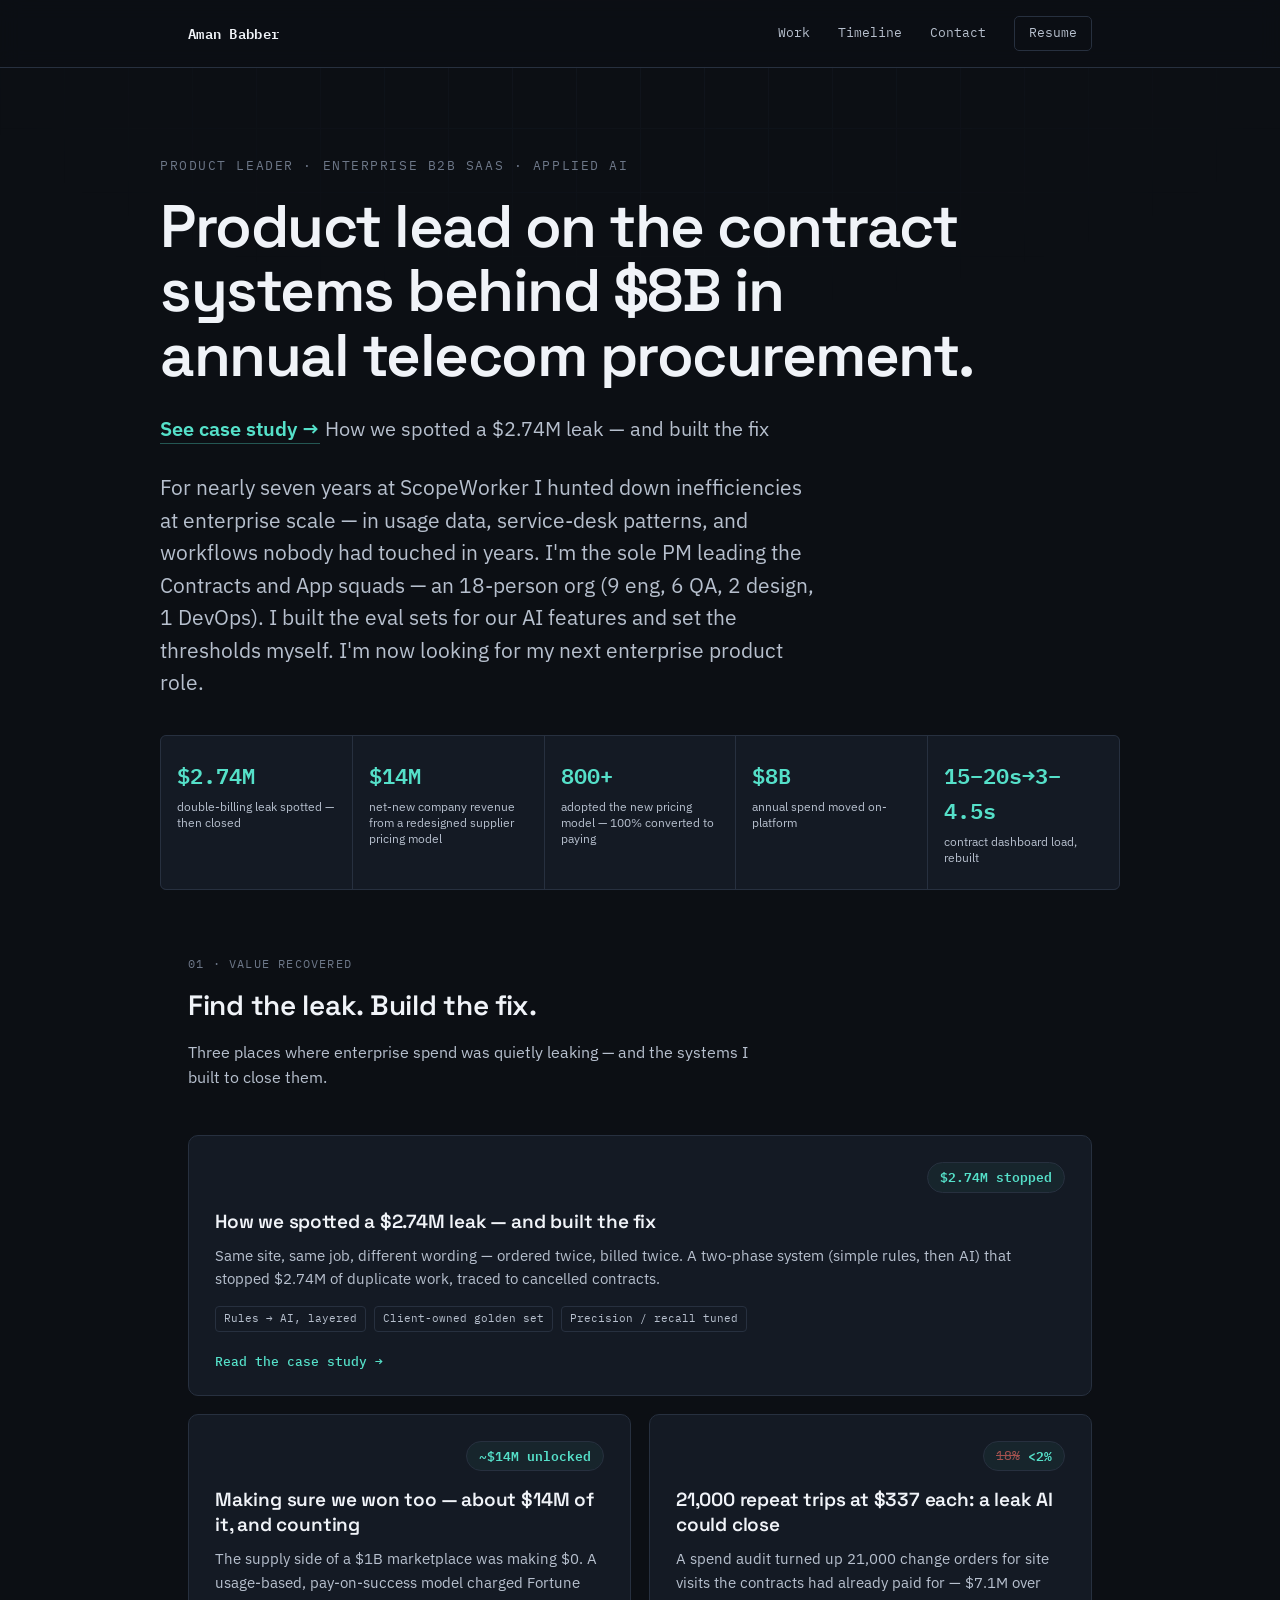
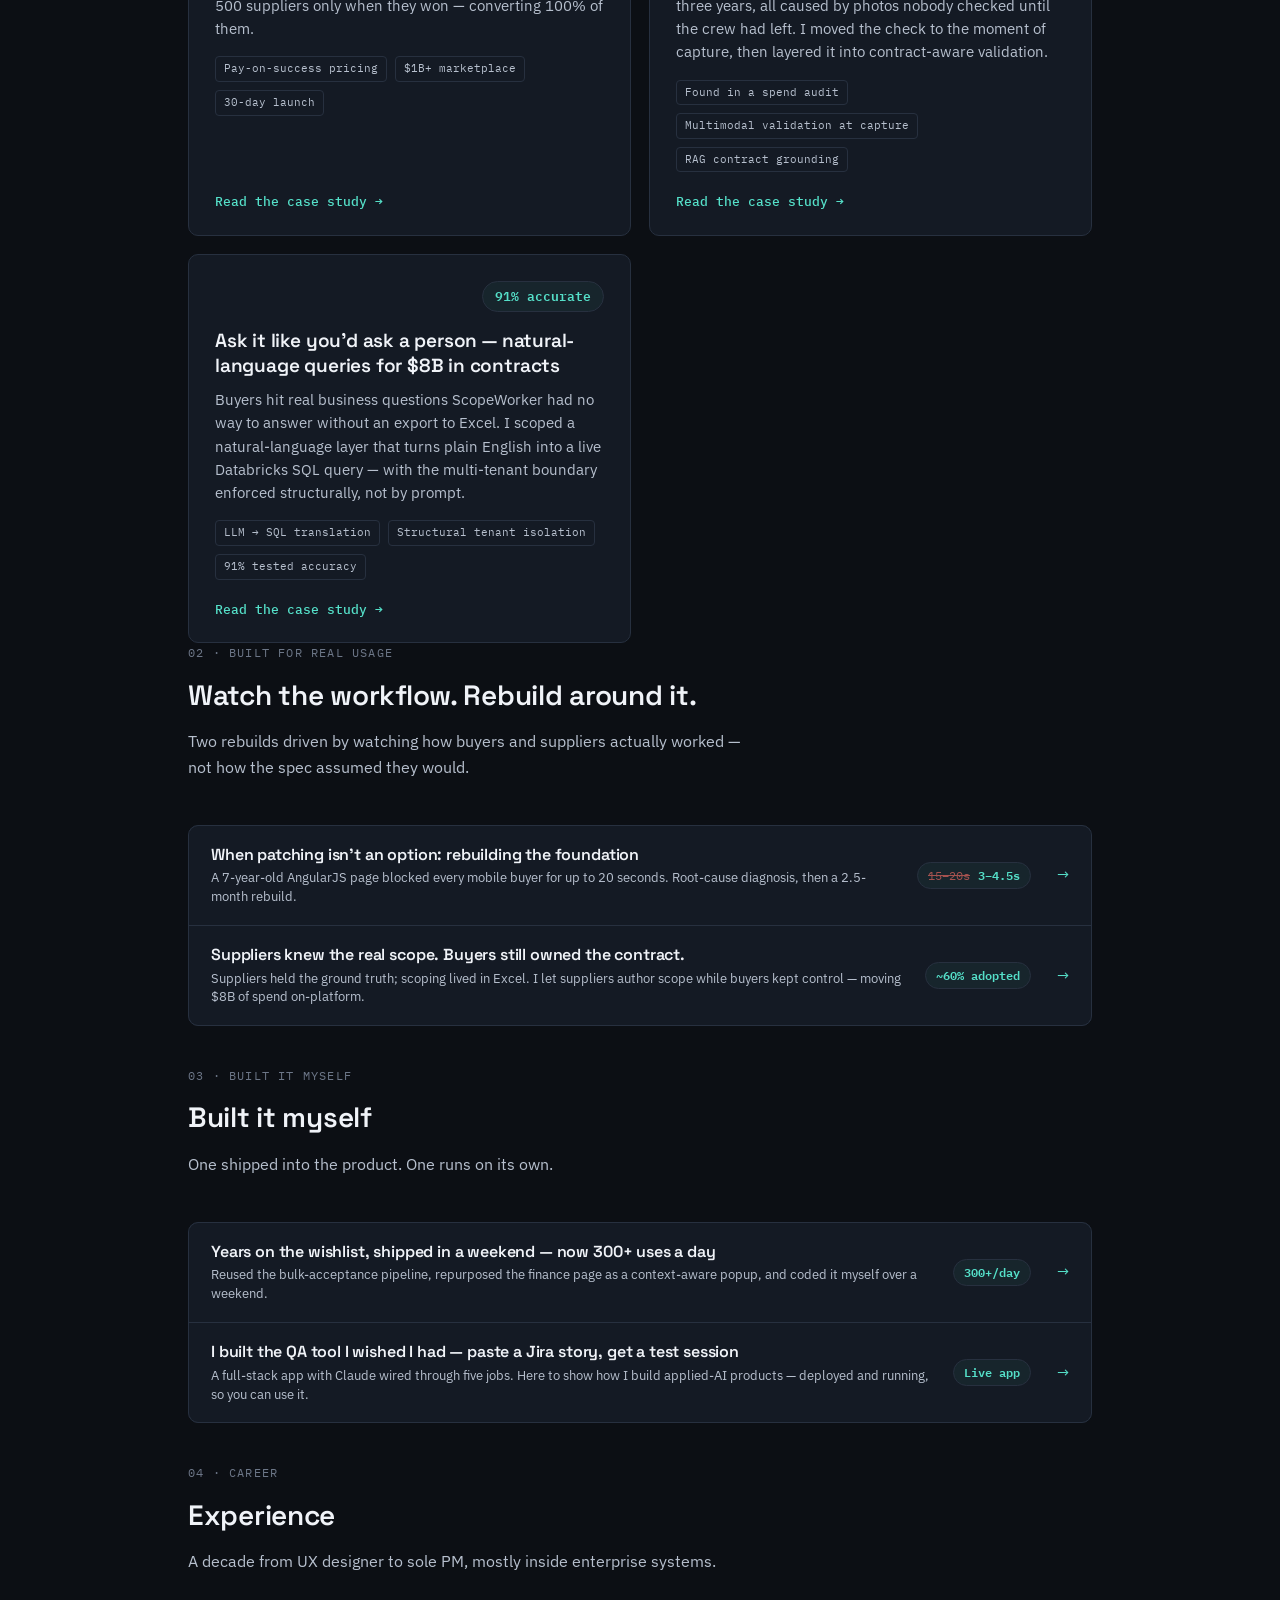
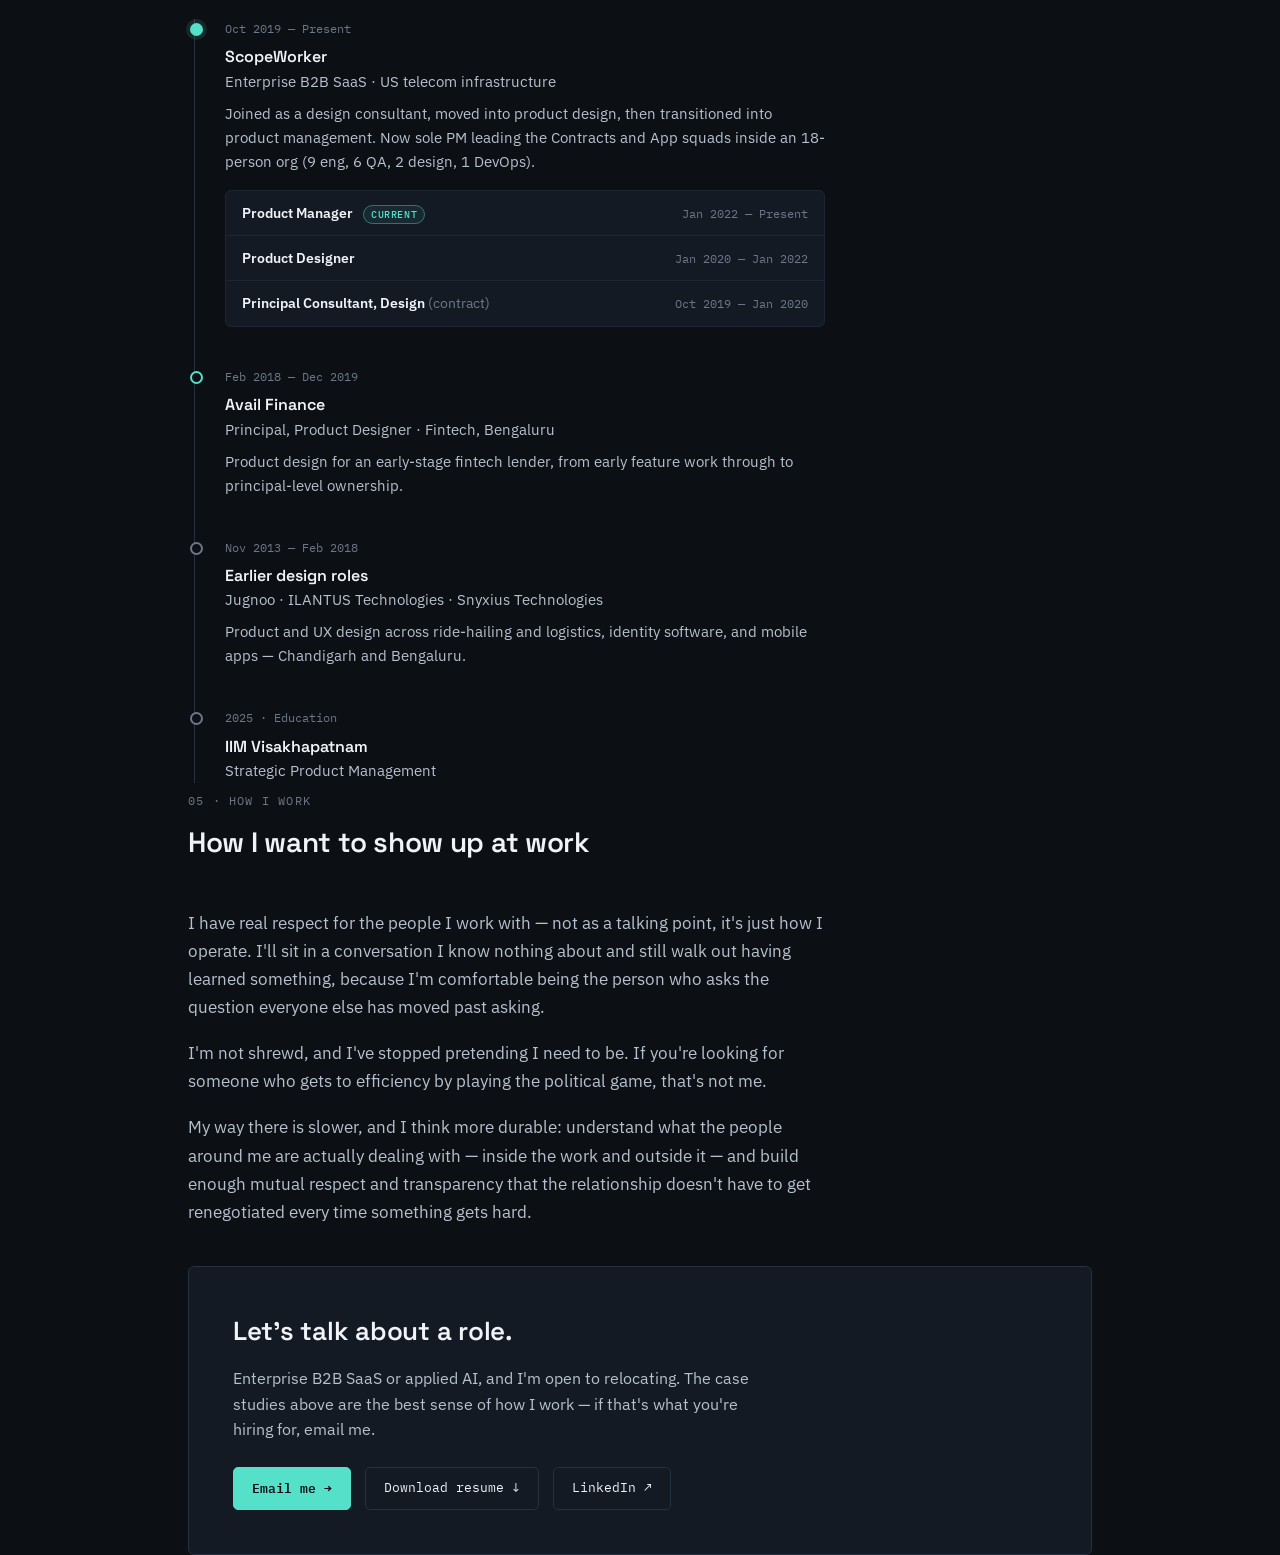
==== commit 7aa33577: "Add case-9: natural-language query layer for procurement contracts - Add case-9.html (AI product cas" ====
--- a/index.html
+++ b/index.html
@@ -87,6 +87,20 @@
     </div>
     <div class="case-cta">Read the case study <span class="case-arrow">→</span></div>
   </a>
+
+  <a class="case-link" href="case-9.html">
+    <div class="case-top">
+      <div class="case-diff"><span class="after">91% accurate</span></div>
+    </div>
+    <div class="case-title">Ask it like you'd ask a person — natural-language queries for $8B in contracts</div>
+    <div class="case-dek">Buyers hit real business questions ScopeWorker had no way to answer without an export to Excel. I scoped a natural-language layer that turns plain English into a live Databricks SQL query — with the multi-tenant boundary enforced structurally, not by prompt.</div>
+    <div class="case-tags">
+      <span class="tag">LLM → SQL translation</span>
+      <span class="tag">Structural tenant isolation</span>
+      <span class="tag">91% tested accuracy</span>
+    </div>
+    <div class="case-cta">Read the case study <span class="case-arrow">→</span></div>
+  </a>
   </div>
 </section>
 
